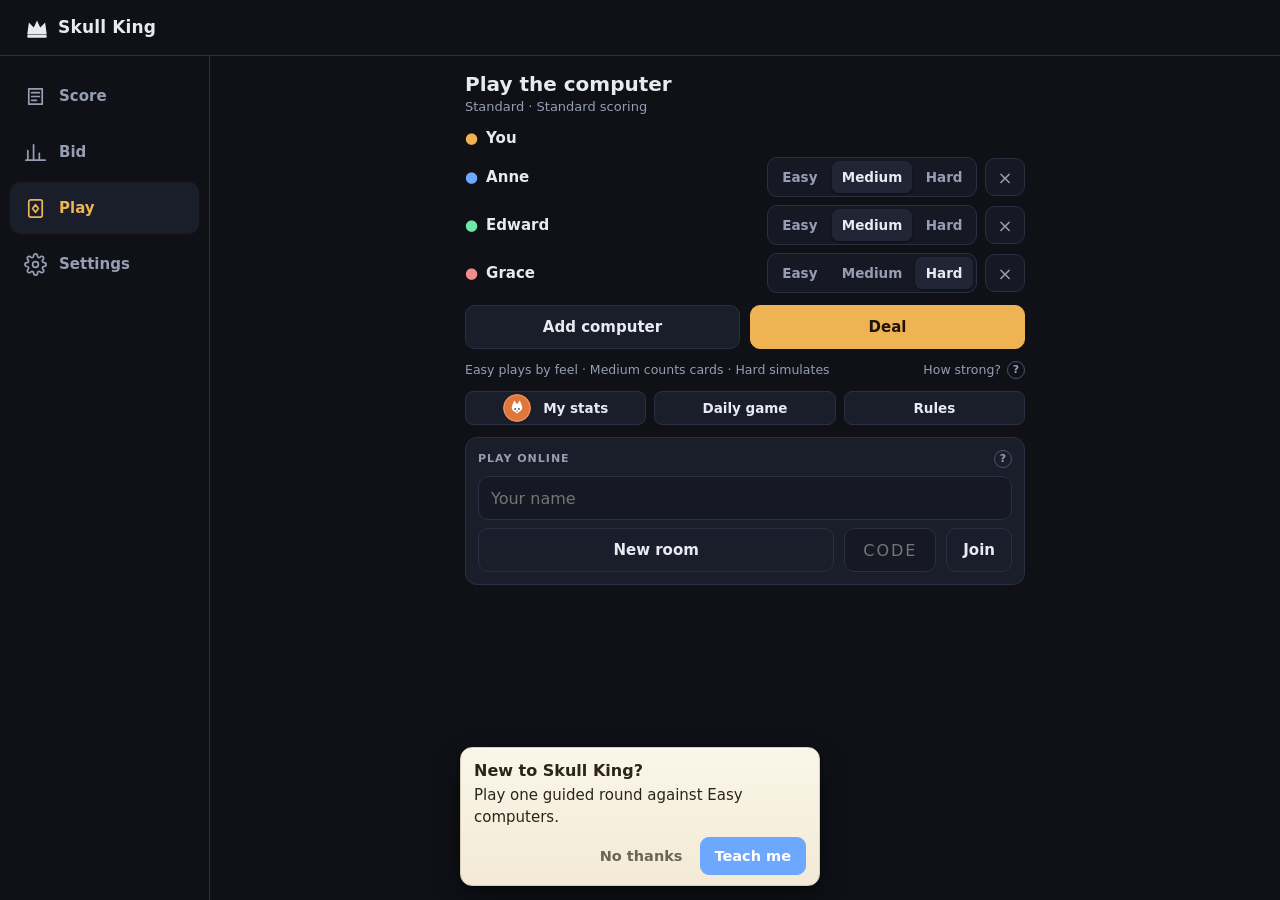
==== index.html @ cc28136f "Richer number-card art: suit-coloured cards with a large central emblem Yellow chest, purple map, gr" ====
<!DOCTYPE html>
<html lang="en">
<head>
<meta charset="utf-8">
<meta name="viewport" content="width=device-width, initial-scale=1, viewport-fit=cover">
<meta name="theme-color" content="#0f1117">
<link rel="manifest" href="manifest.webmanifest">
<meta name="mobile-web-app-capable" content="yes">
<meta name="apple-mobile-web-app-capable" content="yes">
<meta name="apple-mobile-web-app-title" content="Skull King">
<meta name="apple-mobile-web-app-status-bar-style" content="black-translucent">
<title>Skull King</title>
<meta name="description" content="Skull King scorekeeper, bid advisor and a full game against computer pirates.">
<link rel="icon" href="icon.svg" type="image/svg+xml">
<link rel="apple-touch-icon" href="apple-touch-icon.png">
<link rel="stylesheet" href="css/table.css?v=11">
<link rel="stylesheet" href="css/app.css?v=11">
<link rel="stylesheet" href="css/coach.css?v=11">
<link rel="stylesheet" href="css/profile.css?v=11">
</head>
<body>
<div class="app" id="app">
  <header class="top">
    <div class="brand"><span class="brand-mark" id="brandMark"></span><span>Skull King</span></div>
    <div class="top-actions" id="topActions"></div>
  </header>

  <nav class="tabs" id="tabs" aria-label="Sections">
    <button data-tab="score" aria-label="Score"><svg viewBox="0 0 24 24"><path d="M5 4h14v16H5z M8 8h8 M8 12h8 M8 16h5"/></svg><span>Score</span></button>
    <button data-tab="bid" aria-label="Bid advisor"><svg viewBox="0 0 24 24"><path d="M4 20V10 M10 20V4 M16 20v-7 M22 20H2"/></svg><span>Bid</span></button>
    <button data-tab="play" aria-label="Play"><svg viewBox="0 0 24 24"><path d="M7 3h10a2 2 0 0 1 2 2v14a2 2 0 0 1-2 2H7a2 2 0 0 1-2-2V5a2 2 0 0 1 2-2z M12 8l3 4-3 4-3-4z"/></svg><span>Play</span></button>
    <button data-tab="settings" aria-label="Settings"><svg viewBox="0 0 24 24"><path d="M12 15a3 3 0 1 0 0-6 3 3 0 0 0 0 6z M19.4 15a1.7 1.7 0 0 0 .3 1.8l.1.1a2 2 0 1 1-2.8 2.8l-.1-.1a1.7 1.7 0 0 0-1.8-.3 1.7 1.7 0 0 0-1 1.5V21a2 2 0 1 1-4 0v-.1a1.7 1.7 0 0 0-1.1-1.5 1.7 1.7 0 0 0-1.8.3l-.1.1a2 2 0 1 1-2.8-2.8l.1-.1a1.7 1.7 0 0 0 .3-1.8 1.7 1.7 0 0 0-1.5-1H3a2 2 0 1 1 0-4h.1a1.7 1.7 0 0 0 1.5-1.1 1.7 1.7 0 0 0-.3-1.8l-.1-.1a2 2 0 1 1 2.8-2.8l.1.1a1.7 1.7 0 0 0 1.8.3H9a1.7 1.7 0 0 0 1-1.5V3a2 2 0 1 1 4 0v.1a1.7 1.7 0 0 0 1 1.5 1.7 1.7 0 0 0 1.8-.3l.1-.1a2 2 0 1 1 2.8 2.8l-.1.1a1.7 1.7 0 0 0-.3 1.8V9a1.7 1.7 0 0 0 1.5 1H21a2 2 0 1 1 0 4h-.1a1.7 1.7 0 0 0-1.5 1z"/></svg><span>Settings</span></button>
  </nav>

  <main id="main">
    <section class="view" id="v-score"></section>
    <section class="view" id="v-bid"></section>
    <section class="view" id="v-play"></section>
    <section class="view" id="v-settings"></section>
  </main>
</div>

<div class="sheet-back" id="sheetBack" hidden><div class="sheet" id="sheet" role="dialog" aria-modal="true"></div></div>
<div class="pop" id="pop" hidden></div>
<div class="toast" id="toast" hidden></div>

<script src="js/engine.js?v=11"></script>
<script src="js/ai.js?v=11"></script>
<script src="js/art.js?v=11"></script>
<script src="js/skgame.js?v=11"></script>
<script src="js/fx.js?v=11"></script>
<script src="js/sfx.js?v=11"></script>
<script src="js/table.js?v=11"></script>
<script src="js/coach.js?v=11"></script>
<script src="js/skcoach.js?v=11"></script>
<script src="js/profile.js?v=11"></script>
<script src="js/skprofile.js?v=11"></script>
<script src="js/pwa.js?v=11" data-version="11"></script>
<script src="js/app.js?v=11"></script>
</body>
</html>
---- css/table.css ----
/* table.css: "real table" look for Tim's board games (game-table 1.0.0). Copy unchanged into css/table.css.
   Every colour is a CSS variable, so a game can keep its own palette. Original art only (CSS gradients + tiny SVG noise). */

:root {
  --card-w: 60px; --back: #a8262f; --ink: rgba(255, 255, 255, .3);
  --chip: #c62f2f; --spot: #f4efe3; --chip-size: 34px; --metal: #e7b93e; --metal-d: #9a6d12; --coin-size: 28px;
  --gem: #2c8f5a; --gem-size: 32px; --die: #f6f2e8; --pip: #1d1d1d; --die-size: 26px;
  --dial: #2a4f86; --deg: 0deg; --dial-size: 84px; --tok: #d8b46a; --tok-ink: #3b2a12; --tok-size: 30px;
}

/* ---------- surfaces ---------- */
.tbl-surface {
  --tbl-base: #1f6b43;
  --tbl-light: rgba(255, 244, 214, .16);
  --tbl-vig: rgba(0, 0, 0, .5);
  --tbl-tex: url("data:image/svg+xml,%3Csvg xmlns='http://www.w3.org/2000/svg' width='140' height='140'%3E%3Cfilter id='n'%3E%3CfeTurbulence type='fractalNoise' baseFrequency='.85' numOctaves='2' stitchTiles='stitch'/%3E%3CfeColorMatrix values='0 0 0 0 0 0 0 0 0 0 0 0 0 0 0 0 0 0 .55 -.1'/%3E%3C/filter%3E%3Crect width='100%25' height='100%25' filter='url(%23n)'/%3E%3C/svg%3E");
  --tbl-tex-size: 140px 140px;
  position: relative; isolation: isolate; color: #f3efe4;
  background-color: var(--tbl-base);
  background-image:
    radial-gradient(ellipse 120% 95% at 50% 42%, transparent 52%, var(--tbl-vig) 100%),
    radial-gradient(ellipse 70% 55% at 50% 38%, var(--tbl-light), transparent 75%),
    var(--tbl-tex);
  background-size: 100% 100%, 100% 100%, var(--tbl-tex-size);
}
.tbl-felt-green { --tbl-base: #1f6b43; }
.tbl-felt-blue { --tbl-base: #1d4f7a; }
.tbl-wood-dark, .tbl-wood-light {
  --tbl-base: #5a3820;
  --tbl-tex: url("data:image/svg+xml,%3Csvg xmlns='http://www.w3.org/2000/svg' width='400' height='200'%3E%3Cfilter id='w'%3E%3CfeTurbulence type='fractalNoise' baseFrequency='.004 .2' numOctaves='3' seed='7' stitchTiles='stitch'/%3E%3CfeColorMatrix values='0 0 0 0 0 0 0 0 0 0 0 0 0 0 0 0 0 0 0.8 -.3'/%3E%3C/filter%3E%3Crect width='100%25' height='100%25' filter='url(%23w)'/%3E%3C/svg%3E");
  --tbl-tex-size: 100% 200px;
  --tbl-light: rgba(255, 226, 170, .2);
}
.tbl-wood-light { --tbl-base: #c39462; --tbl-vig: rgba(40, 20, 0, .42); color: #2b1d10; }
.tbl-cloth {
  --tbl-base: #ddd3c0; --tbl-vig: rgba(40, 30, 10, .4); --tbl-light: rgba(255, 255, 255, .25); color: #2d261b;
  --tbl-tex: url("data:image/svg+xml,%3Csvg xmlns='http://www.w3.org/2000/svg' width='6' height='6'%3E%3Cpath d='M0 .5h6M.5 0v6' stroke='%23000' stroke-opacity='.045'/%3E%3Cpath d='M0 3.5h6M3.5 0v6' stroke='%23fff' stroke-opacity='.06'/%3E%3C/svg%3E");
  --tbl-tex-size: 6px 6px;
}

/* ---------- cards ---------- */
.tbl-card, .tbl-face {
  box-sizing: border-box; position: relative; flex: none;
  width: var(--card-w); aspect-ratio: var(--ratio, 63 / 88);
  border-radius: calc(var(--card-w) * .075);
  background: var(--card-paper, #fbf9f3); color: #1b1b1b;
  border: 1px solid var(--card-edge, rgba(0, 0, 0, .3));
  box-shadow: 0 1px 1px rgba(0, 0, 0, .28), 0 2px 6px rgba(0, 0, 0, .22);
  transition: box-shadow .2s ease, transform .2s ease;
}
.tbl-card::after, .tbl-face::after {
  content: ""; position: absolute; inset: 0; border-radius: inherit; pointer-events: none;
  background: linear-gradient(135deg, rgba(255, 255, 255, .32), transparent 38%, transparent 70%, rgba(0, 0, 0, .06));
}
.tbl-face { width: 100%; height: 100%; aspect-ratio: auto; position: absolute; inset: 0; }
.tbl-card.is-up, .tbl-card.is-lifted { box-shadow: 0 2px 3px rgba(0, 0, 0, .25), 0 12px 22px rgba(0, 0, 0, .38); }
.tbl-poker { --ratio: 63 / 88; } .tbl-bridge { --ratio: 57 / 89; } .tbl-mini { --ratio: 44 / 67; }
.tbl-square { --ratio: 1 / 1; } .tbl-tarot { --ratio: 70 / 120; }
.tbl-dark-edge { --card-edge: #111; }

/* flip: <div class="tbl-card tbl-flip [is-down]"><div class="tbl-inner"><div class="tbl-face">front</div><div class="tbl-face tbl-back"></div></div></div> */
.tbl-flip { background: none; border: 0; box-shadow: none; perspective: 700px; }
.tbl-flip::after { display: none; }
.tbl-inner { position: absolute; inset: 0; transform-style: preserve-3d; transition: transform .45s cubic-bezier(.3, .7, .3, 1); }
.tbl-flip.is-down .tbl-inner { transform: rotateY(180deg); }
.tbl-inner > .tbl-face { -webkit-backface-visibility: hidden; backface-visibility: hidden; }
.tbl-inner > .tbl-back { transform: rotateY(180deg); }
/* don't trust backface-visibility alone (some WebKit builds ignore it): swap faces at the 90° midpoint */
.tbl-inner > .tbl-face { transition: visibility 0s linear .225s; }
.tbl-flip:not(.is-down) .tbl-inner > .tbl-back, .tbl-flip.is-down .tbl-inner > .tbl-face:not(.tbl-back) { visibility: hidden; }
.tbl-instant, .tbl-instant * { transition: none !important; }

/* backs: .tbl-back + .tbl-lattice | .tbl-diamonds | .tbl-sunburst ; colour with --back */
.tbl-back {
  --frame: calc(var(--card-w) * .07);
  background-color: var(--back); border-color: rgba(0, 0, 0, .3); background-clip: padding-box;
  box-shadow: inset 0 0 0 var(--frame) var(--back-frame, #f7f4ec), inset 0 0 0 calc(var(--frame) + 1px) rgba(0, 0, 0, .25),
    var(--tbl-stack, 0 1px 1px rgba(0, 0, 0, .28), 0 2px 6px rgba(0, 0, 0, .22));
}
.tbl-face.tbl-back { --frame: 4px; }
.tbl-lattice { background-image: repeating-linear-gradient(45deg, var(--ink) 0 1px, transparent 1px 6px), repeating-linear-gradient(-45deg, var(--ink) 0 1px, transparent 1px 6px); }
.tbl-diamonds { background-image: repeating-conic-gradient(from 45deg, var(--ink) 0 25%, transparent 0 50%); background-size: 9px 9px; background-position: center; }
.tbl-sunburst { background-image: radial-gradient(circle at 50% 50%, var(--back) 0 13%, var(--ink) 13% 15%, transparent 15%), repeating-conic-gradient(from 0deg at 50% 50%, var(--ink) 0 5deg, transparent 5deg 12deg); }
.tbl-blue { --back: #1f4e8c; } .tbl-black { --back: #222; } .tbl-green { --back: #1d6a46; }

/* standard playing-card face (TABLE.pc) */
.tbl-pc { font-family: Georgia, "Times New Roman", serif; font-weight: 700; color: #1a1a1a; overflow: hidden; }
.tbl-pc.red { color: #c3192b; }
.tbl-idx { position: absolute; left: 6%; top: 3.5%; text-align: center; line-height: .95; font-size: calc(var(--card-w) * .21); letter-spacing: -.04em; }
.tbl-idx i { display: block; font-style: normal; font-size: .82em; }
.tbl-idx.b { left: auto; top: auto; right: 6%; bottom: 3.5%; transform: rotate(180deg); }
.tbl-pip { position: absolute; inset: 0; display: grid; place-items: center; font-size: calc(var(--card-w) * .48); line-height: 1; }
.tbl-pips { position: absolute; inset: 0; }
.tbl-pips b { position: absolute; transform: translate(-50%, -50%); font-size: calc(var(--card-w) * .2); line-height: 1; font-weight: 400; }
.tbl-pips b.r { transform: translate(-50%, -50%) rotate(180deg); }
.tbl-court {
  inset: 16% 19%; display: flex; flex-direction: column; border: 1px solid currentColor; border-radius: 2px; overflow: hidden;
  box-shadow: inset 0 0 0 2px #e9c45a, inset 0 0 0 3px #2c4f9e;
  background: linear-gradient(to bottom right, transparent calc(50% - .5px), currentColor 50%, transparent calc(50% + .5px)),
    linear-gradient(#f6e7b8, #f3d38a 48%, #e9e1cc 50%, #f3d38a 52%, #f6e7b8);
}
.tbl-court em { flex: 1; display: grid; place-items: center; font-style: normal; font-size: calc(var(--card-w) * .2); letter-spacing: -.05em; }
.tbl-court em + em { transform: rotate(180deg); }
.tbl-tilt { transform: perspective(1200px) rotateX(16deg); transform-origin: 50% 100%; }

/* ---------- decks + piles ---------- */
.tbl-deck { position: relative; display: inline-block; flex: none; }
.tbl-deck > .tbl-back { position: relative; transform: translateY(var(--tbl-rise, 0)); }
.tbl-deck.is-empty, .tbl-spot {
  width: var(--card-w, 60px); aspect-ratio: var(--ratio, 63 / 88); box-sizing: border-box;
  border: 2px dashed rgba(255, 255, 255, .35); border-radius: calc(var(--card-w, 60px) * .075); background: rgba(0, 0, 0, .08);
}
.tbl-wood-light .tbl-deck.is-empty, .tbl-cloth .tbl-deck.is-empty, .tbl-wood-light .tbl-spot, .tbl-cloth .tbl-spot { border-color: rgba(0, 0, 0, .3); }
.tbl-badge {
  position: absolute; right: -6px; bottom: -6px; z-index: 2; min-width: 20px; padding: 1px 6px; box-sizing: border-box;
  border-radius: 10px; background: #1b1b1f; color: #fff; font: 700 11px/16px system-ui, sans-serif; text-align: center;
  box-shadow: 0 1px 3px rgba(0, 0, 0, .5);
}
.tbl-pile { position: relative; display: inline-block; flex: none; width: var(--card-w, 60px); aspect-ratio: var(--ratio, 63 / 88); }
.tbl-pile > .tbl-card { position: absolute; left: 0; top: 0; transform: translate(var(--x, 0), var(--y, 0)) rotate(var(--r, 0deg)); }

/* ---------- hands ---------- */
.tbl-fan { position: relative; width: 100%; touch-action: manipulation; }
.tbl-fan > .tbl-card, .tbl-fan > .tbl-deal-in {
  position: absolute; left: 0; bottom: 0; transform-origin: 50% 100%; cursor: pointer;
  transform: translate(var(--x, 0), calc(var(--y, 0px) - var(--up, 0px))) rotate(var(--r, 0deg));
}
.tbl-fan > .is-up { --up: var(--lift, 18px); }
.tbl-fan.is-back > .tbl-card { cursor: default; }
.tbl-fan.is-across { transform: rotate(180deg); }

/* ---------- seats ---------- */
.tbl-seats { display: flex; gap: 6px; justify-content: space-around; align-items: flex-start; padding: 6px 4px; }
.tbl-seat { display: flex; flex-direction: column; align-items: center; gap: 4px; min-width: 0; flex: 1 1 0; }
.tbl-plate {
  max-width: 100%; padding: 2px 8px; border-radius: 4px; overflow: hidden; text-overflow: ellipsis; white-space: nowrap;
  font: 700 12px/18px system-ui, sans-serif; color: #f6efdc; letter-spacing: .02em;
  background: linear-gradient(#3b2a1a, #24180d); border: 1px solid #7a5a2e; box-shadow: inset 0 1px 0 rgba(255, 220, 150, .25), 0 2px 4px rgba(0, 0, 0, .4);
}
.tbl-seat.is-turn .tbl-plate { border-color: #f0c35a; box-shadow: 0 0 0 2px rgba(240, 195, 90, .45), 0 2px 4px rgba(0, 0, 0, .4); }
.tbl-seat-area { display: flex; flex-wrap: wrap; gap: 4px; justify-content: center; align-items: center; min-height: 8px; }
@media (min-width: 700px) {
  .tbl-seats.tbl-oval { position: absolute; inset: 0; display: block; padding: 0; pointer-events: none; }
  .tbl-oval > .tbl-seat { position: absolute; left: var(--sx); top: var(--sy); transform: translate(-50%, -50%); pointer-events: auto; max-width: 22%; }
}

/* ---------- objects ---------- */
.tbl-chip {
  display: inline-block; flex: none; width: var(--chip-size); height: var(--chip-size); border-radius: 50%; position: relative;
  background: radial-gradient(closest-side, var(--chip) 0 60%, var(--spot) 61% 65%, transparent 66%),
    repeating-conic-gradient(from 10deg, var(--chip) 0 30deg, var(--spot) 30deg 45deg);
  box-shadow: inset 0 -2px 3px rgba(0, 0, 0, .35), inset 0 2px 2px rgba(255, 255, 255, .35), 0 2px 3px rgba(0, 0, 0, .45);
}
.tbl-chip.v1 { --chip: #ece8de; --spot: #2a5db0; } .tbl-chip.v5 { --chip: #c62f2f; } .tbl-chip.v10 { --chip: #2a5db0; }
.tbl-chip.v25 { --chip: #23854d; } .tbl-chip.v100 { --chip: #1d1d1f; } .tbl-chip.v500 { --chip: #6b3aa0; } .tbl-chip.v1000 { --chip: #e0a526; --spot: #3a2a10; }
.tbl-stacks { display: inline-flex; gap: 3px; align-items: flex-end; }
.tbl-stack { position: relative; width: var(--chip-size); flex: none; height: calc(var(--chip-size) * .42 + var(--n, 1) * 4px); }
.tbl-stack > .tbl-chip { position: absolute; left: 0; bottom: calc(var(--i) * 4px); height: calc(var(--chip-size) * .42); z-index: 1; }
.tbl-stack > .tbl-chip::before {
  content: ""; position: absolute; left: 0; right: 0; top: 50%; height: calc(50% + 4px); z-index: -1; border-radius: 0 0 50% 50% / 0 0 100% 100%;
  background: linear-gradient(rgba(0, 0, 0, .25), rgba(0, 0, 0, .25)), repeating-linear-gradient(90deg, var(--chip) 0 16%, var(--spot) 16% 23%);
  box-shadow: inset 0 -1px 0 rgba(0, 0, 0, .45);
}
.tbl-stack > .tbl-chip:not(:last-child) { background: var(--chip); box-shadow: none; }
.tbl-stack > .tbl-chip:last-child { box-shadow: inset 0 1px 1px rgba(255, 255, 255, .3); }
.tbl-stack::after { content: ""; position: absolute; left: 4%; right: -6%; bottom: -3px; height: 8px; border-radius: 50%; background: rgba(0, 0, 0, .35); filter: blur(2px); z-index: 0; }

.tbl-coin {
  display: inline-grid; place-items: center; flex: none; width: var(--coin-size); height: var(--coin-size); border-radius: 50%;
  font: 800 calc(var(--coin-size) * .38)/1 Georgia, serif; color: var(--metal-d);
  background: radial-gradient(circle at 35% 30%, rgba(255, 255, 255, .7), transparent 32%), radial-gradient(closest-side, var(--metal) 0 74%, var(--metal-d) 76% 80%, var(--metal) 82%);
  box-shadow: inset 0 -2px 2px rgba(0, 0, 0, .3), inset 0 1px 1px rgba(255, 255, 255, .7), 0 1px 1px rgba(0, 0, 0, .5), 0 3px 5px rgba(0, 0, 0, .3);
}
.tbl-coin.silver { --metal: #d5d8dd; --metal-d: #7b818a; } .tbl-coin.copper { --metal: #d0864f; --metal-d: #7f4320; }
.tbl-gem {
  display: inline-block; flex: none; position: relative; width: var(--gem-size); height: var(--gem-size); border-radius: 50%;
  background: radial-gradient(closest-side, #f2eee4 0 82%, #bdb6a5 84%);
  box-shadow: inset 0 -2px 3px rgba(0, 0, 0, .3), 0 2px 3px rgba(0, 0, 0, .45);
}
.tbl-gem::after {
  content: ""; position: absolute; inset: 20%; clip-path: polygon(50% 0, 93% 25%, 93% 75%, 50% 100%, 7% 75%, 7% 25%);
  background: linear-gradient(150deg, rgba(255, 255, 255, .7) 0 18%, transparent 19%), conic-gradient(from 30deg, var(--gem), rgba(0, 0, 0, .35) 60deg, var(--gem) 120deg, rgba(255, 255, 255, .35) 180deg, var(--gem) 240deg, rgba(0, 0, 0, .25) 300deg, var(--gem)), var(--gem);
}
.tbl-cube {
  display: inline-block; flex: none; width: var(--size, 16px); height: var(--size, 16px); border-radius: 2px; background: var(--piece, #c0392b);
  background-image: linear-gradient(135deg, rgba(255, 255, 255, .28), transparent 60%);
  box-shadow: inset -2px -2px 0 rgba(0, 0, 0, .28), inset 1px 1px 0 rgba(255, 255, 255, .3), 2px 3px 3px rgba(0, 0, 0, .4);
}
.tbl-meeple, .tbl-pawn {
  display: inline-block; flex: none; position: relative; width: var(--size, 26px); height: var(--size, 26px); filter: drop-shadow(1px 3px 2px rgba(0, 0, 0, .45));
}
.tbl-meeple::before, .tbl-pawn::before {
  content: ""; position: absolute; inset: 0; background: linear-gradient(120deg, rgba(255, 255, 255, .35), transparent 45%, rgba(0, 0, 0, .25)), var(--piece, #2f6fd1);
  -webkit-mask: var(--shape) center / contain no-repeat; mask: var(--shape) center / contain no-repeat;
}
.tbl-meeple { --shape: url("data:image/svg+xml,%3Csvg xmlns='http://www.w3.org/2000/svg' viewBox='0 0 100 100'%3E%3Cpath d='M50 6c10 0 16 7 16 16 0 5-2 9-5 12 12 2 27 6 33 12 5 5 1 11-6 12l-16 2 12 32c2 5-1 8-6 8H63L50 74 37 100H22c-5 0-8-3-6-8l12-32-16-2c-7-1-11-7-6-12 6-6 21-10 33-12-3-3-5-7-5-12 0-9 6-16 16-16z'/%3E%3C/svg%3E"); }
.tbl-pawn { --shape: url("data:image/svg+xml,%3Csvg xmlns='http://www.w3.org/2000/svg' viewBox='0 0 100 100'%3E%3Cpath d='M50 4a15 15 0 0 1 9 27c6 3 9 7 9 11H58c1 15 6 30 16 40 6 2 8 6 8 10v4H18v-4c0-4 2-8 8-10 10-10 15-25 16-40H32c0-4 3-8 9-11A15 15 0 0 1 50 4z'/%3E%3C/svg%3E"); }
.tbl-die {
  display: inline-grid; flex: none; grid-template: repeat(3, 1fr) / repeat(3, 1fr); padding: calc(var(--die-size) * .14); box-sizing: border-box;
  width: var(--die-size); height: var(--die-size); border-radius: 20%;
  background: radial-gradient(circle at 30% 25%, rgba(255, 255, 255, .9), transparent 45%), var(--die);
  box-shadow: inset -2px -3px 3px rgba(0, 0, 0, .22), inset 2px 2px 2px rgba(255, 255, 255, .8), 2px 4px 5px rgba(0, 0, 0, .45);
}
.tbl-die > i { width: 76%; aspect-ratio: 1; place-self: center; border-radius: 50%; background: var(--pip); box-shadow: inset 0 1px 1px rgba(0, 0, 0, .6), 0 1px 0 rgba(255, 255, 255, .5); }
.tbl-die.red { --die: #c8262f; --pip: #fff; } .tbl-die.black { --die: #222; --pip: #fff; }
.tbl-dial {
  display: inline-block; flex: none; position: relative; width: var(--dial-size); height: var(--dial-size); border-radius: 50%;
  background: repeating-conic-gradient(rgba(255, 255, 255, .5) 0 1.5deg, transparent 1.5deg 15deg), radial-gradient(closest-side, #e9e4d6 0 70%, var(--dial) 72%);
  box-shadow: inset 0 -3px 4px rgba(0, 0, 0, .35), 0 3px 6px rgba(0, 0, 0, .45);
}
.tbl-dial::after {
  content: ""; position: absolute; left: calc(50% - 3px); top: 12%; width: 6px; height: 38%; border-radius: 3px; background: #b3262e;
  transform-origin: 50% 100%; transform: rotate(var(--deg)); box-shadow: 0 0 0 4px rgba(0, 0, 0, 0), 1px 2px 2px rgba(0, 0, 0, .4);
}
.tbl-token {
  display: inline-grid; place-items: center; flex: none; width: var(--tok-size); height: var(--tok-size); border-radius: 50%;
  font: 800 calc(var(--tok-size) * .4)/1 system-ui, sans-serif; color: var(--tok-ink);
  background: radial-gradient(closest-side, var(--tok) 0 76%, var(--tok-ink) 78% 81%, var(--tok) 83%);
  box-shadow: 0 2px 0 rgba(0, 0, 0, .3), 0 3px 0 #5d4a2a, 0 4px 5px rgba(0, 0, 0, .4);
}
.tbl-marker {
  display: inline-block; flex: none; width: var(--size, 18px); height: var(--size, 18px); border-radius: 50%;
  background: radial-gradient(circle at 35% 30%, rgba(255, 255, 255, .45), transparent 50%), var(--piece, #e2c044);
  box-shadow: inset 0 -1px 2px rgba(0, 0, 0, .3), 0 3px 0 rgba(0, 0, 0, .35), 1px 4px 4px rgba(0, 0, 0, .35);
}

@media (prefers-reduced-motion: reduce) {
  .tbl-card, .tbl-face, .tbl-inner, .tbl-fan > * { transition: none !important; }
}
---- css/app.css ----
/* Skull King. Palette from the Board & Card Games hub. */
:root {
  --bg: #0f1117; --bg-soft: #161923; --card: #1a1e2b; --card-hover: #212636; --line: #2a3042;
  --text: #e8eaf0; --muted: #969db4; --accent: #6ea8fe; --gold: #f0b354;
  --good: #6ee7a8; --bad: #f08c8c; --sea: #10283a; --sea2: #0c1d2b;
  --radius: 12px; --tabh: 58px; --toph: 48px;
  --cw: 52px; --ch: 73px; /* card size in hand */
}
* { box-sizing: border-box; }
html, body { height: 100%; margin: 0; }
body {
  background: var(--bg); color: var(--text);
  font: 15px/1.4 system-ui, -apple-system, "Segoe UI", Roboto, sans-serif;
  -webkit-font-smoothing: antialiased; -webkit-tap-highlight-color: transparent;
  overflow: hidden; overscroll-behavior: none; touch-action: manipulation;
}
button { font: inherit; color: inherit; }
input, select { font: inherit; font-size: 16px; color: var(--text); }
svg { display: block; }

/* ------------------------------------------------------------------ shell */
.app {
  height: 100dvh; display: grid;
  grid-template-rows: calc(var(--toph) + env(safe-area-inset-top)) 1fr calc(var(--tabh) + env(safe-area-inset-bottom));
  grid-template-areas: "top" "main" "tabs";
}
.top {
  grid-area: top; display: flex; align-items: center; justify-content: space-between;
  padding: env(safe-area-inset-top) 16px 0; border-bottom: 1px solid var(--line); background: var(--bg);
}
.brand { display: flex; align-items: center; gap: 8px; font-weight: 800; letter-spacing: .01em; font-size: 17px; }
.brand-mark { width: 26px; height: 26px; display: inline-block; }
.brand-mark svg { width: 26px; height: 26px; border-radius: 6px; }
.top-actions { display: flex; gap: 8px; align-items: center; }
main { grid-area: main; position: relative; overflow: hidden; min-height: 0; }
.view { position: absolute; inset: 0; display: none; flex-direction: column; overflow: hidden; padding: 10px 16px 10px; }
.view.on { display: flex; }
.tabs {
  grid-area: tabs; display: grid; grid-template-columns: repeat(4, 1fr);
  border-top: 1px solid var(--line); background: #12151d; padding-bottom: env(safe-area-inset-bottom);
}
.tabs button {
  background: none; border: 0; display: flex; flex-direction: column; align-items: center; justify-content: center;
  gap: 3px; color: var(--muted); font-size: 11.5px; font-weight: 600; cursor: pointer; transition: color .15s;
}
.tabs button svg { width: 23px; height: 23px; fill: none; stroke: currentColor; stroke-width: 1.8; stroke-linecap: round; stroke-linejoin: round; }
.tabs button.on { color: var(--gold); }
.tabs button:active { transform: scale(.96); }

@media (min-width: 900px) {
  :root { --cw: 64px; --ch: 90px; }
  .app { grid-template-columns: 210px 1fr; grid-template-rows: 56px 1fr; grid-template-areas: "top top" "tabs main"; }
  .top { padding: 0 24px; align-items: center; }
  .tabs { grid-template-columns: none; grid-auto-rows: 52px; align-content: start; border-top: 0; border-right: 1px solid var(--line); padding: 14px 10px; gap: 4px; background: var(--bg); }
  .tabs button { flex-direction: row; justify-content: flex-start; gap: 12px; padding: 0 14px; border-radius: 10px; font-size: 15px; }
  .tabs button.on { background: var(--card); }
  .tabs button:hover { color: var(--text); }
  .view { padding: 18px 28px; }
}

/* ---------------------------------------------------------------- controls */
.btn {
  display: inline-flex; align-items: center; justify-content: center; gap: 6px;
  background: var(--card); border: 1px solid var(--line); color: var(--text);
  border-radius: 10px; padding: 0 16px; height: 44px; cursor: pointer; font-weight: 650;
  transition: background .12s, border-color .12s, transform .06s; white-space: nowrap;
}
.btn:active:not(:disabled) { transform: scale(.97); }
.btn:disabled { opacity: .4; cursor: default; }
.btn.primary { background: var(--gold); border-color: var(--gold); color: #1d1405; }
.btn.blue { background: var(--accent); border-color: var(--accent); color: #0d1424; }
.btn.ghost { background: transparent; }
.btn.sm { height: 34px; padding: 0 12px; font-size: 13.5px; border-radius: 8px; }
.btn.wide { width: 100%; }
@media (hover: hover) { .btn:hover:not(:disabled) { border-color: #3a4258; } .btn.primary:hover:not(:disabled) { background: #f5c06c; } }

.seg { display: flex; background: var(--bg-soft); border: 1px solid var(--line); border-radius: 10px; padding: 3px; gap: 3px; }
.seg button { flex: 1; border: 0; background: none; border-radius: 7px; height: 32px; padding: 0 10px; font-size: 13.5px; font-weight: 650; color: var(--muted); cursor: pointer; white-space: nowrap; }
.seg button.on { background: var(--card-hover); color: var(--text); box-shadow: 0 1px 3px rgba(0,0,0,.4); }
.seg .note { display: block; font-size: 10.5px; font-weight: 500; color: var(--muted); line-height: 1.1; }

.step { display: inline-flex; align-items: center; background: var(--bg-soft); border: 1px solid var(--line); border-radius: 10px; height: 40px; }
.step button { width: 38px; height: 38px; border: 0; background: none; font-size: 21px; font-weight: 600; cursor: pointer; color: var(--text); border-radius: 9px; }
.step button:active { background: var(--card-hover); }
.step button:disabled { opacity: .25; }
.step .val { min-width: 28px; text-align: center; font-weight: 800; font-size: 18px; font-variant-numeric: tabular-nums; }
.step.sm { height: 40px; } .step.sm button { width: 34px; height: 38px; font-size: 19px; } .step.sm .val { min-width: 22px; font-size: 16.5px; }

.switch { position: relative; width: 50px; height: 30px; flex: none; }
.switch input { opacity: 0; width: 100%; height: 100%; margin: 0; position: absolute; cursor: pointer; z-index: 1; }
.switch span { position: absolute; inset: 0; background: #39405a; border-radius: 15px; transition: background .15s; }
.switch span::after { content: ""; position: absolute; left: 3px; top: 3px; width: 24px; height: 24px; border-radius: 50%; background: #fff; transition: transform .18s; box-shadow: 0 1px 3px rgba(0,0,0,.4); }
.switch input:checked + span { background: var(--good); }
.switch input:checked + span::after { transform: translateX(20px); }

.q { display: inline-flex; align-items: center; justify-content: center; width: 18px; height: 18px; border-radius: 50%; border: 1px solid #4a5270; color: var(--muted); font-size: 11px; font-weight: 800; cursor: pointer; background: none; padding: 0; flex: none; vertical-align: middle; }
.q:active { background: var(--card-hover); }
.muted { color: var(--muted); }
.lbl { font-size: 11px; letter-spacing: .09em; text-transform: uppercase; color: var(--muted); font-weight: 750; }
.num { font-variant-numeric: tabular-nums; }
.pos { color: var(--good); } .neg { color: var(--bad); }
.row { display: flex; align-items: center; gap: 10px; }
.grow { flex: 1; min-width: 0; }
.scroll { overflow-y: auto; -webkit-overflow-scrolling: touch; min-height: 0; scrollbar-width: thin; scrollbar-color: #2f3650 transparent; }
.panel { background: var(--card); border: 1px solid var(--line); border-radius: var(--radius); padding: 14px; }
.empty { color: var(--muted); text-align: center; padding: 18px 8px; font-size: 14px; }
input[type=text] { background: var(--bg-soft); border: 1px solid var(--line); border-radius: 10px; height: 44px; padding: 0 12px; width: 100%; }
input[type=text]:focus { outline: 2px solid var(--accent); outline-offset: -1px; }
select { -webkit-appearance: none; appearance: none; background: var(--bg-soft) url("data:image/svg+xml,%3Csvg xmlns='http://www.w3.org/2000/svg' width='12' height='8'%3E%3Cpath d='M1 1l5 5 5-5' fill='none' stroke='%23969db4' stroke-width='2' stroke-linecap='round'/%3E%3C/svg%3E") no-repeat right 12px center; border: 1px solid var(--line); border-radius: 10px; height: 40px; padding: 0 32px 0 12px; color: var(--text); font-size: 15px; font-weight: 600; cursor: pointer; text-overflow: ellipsis; }
select:focus { outline: 2px solid var(--accent); outline-offset: -1px; }

/* ------------------------------------------------------------------ cards */
.cardf { width: var(--cw); height: var(--ch); border-radius: 7px; flex: none; position: relative; user-select: none; -webkit-user-select: none;
  box-shadow: 0 2px 6px rgba(0,0,0,.45); transition: transform .16s ease, box-shadow .16s, opacity .16s; }
.cardf svg { width: 100%; height: 100%; border-radius: 7px; }
.cardf.sm { width: 38px; height: 53px; border-radius: 5px; }
.cardf.xs { width: 30px; height: 42px; border-radius: 4px; }
.cardf.fallback { background: #f4efe2; color: #111; display: flex; align-items: center; justify-content: center; font-weight: 800; font-size: 13px; text-align: center; }
.cardf.dim { opacity: .38; }
.cardf.can { cursor: pointer; }
.cardf.sel { transform: translateY(-10px); box-shadow: 0 0 0 2px var(--gold), 0 10px 18px rgba(0,0,0,.5); }
.cardf.best { box-shadow: 0 0 0 2px var(--good), 0 6px 14px rgba(0,0,0,.5); }
.cardf .badge { position: absolute; left: 50%; bottom: -15px; transform: translateX(-50%); font-size: 10.5px; font-weight: 800; padding: 0 4px; border-radius: 6px; background: #0b0d13; border: 1px solid var(--line); white-space: nowrap; font-variant-numeric: tabular-nums; }
@keyframes dealIn { from { transform: translateY(24px) scale(.9); opacity: 0; } to { transform: none; opacity: 1; } }
@keyframes dropIn { from { transform: translateY(var(--from, 40px)) scale(.85); opacity: 0; } to { transform: none; opacity: 1; } }
.cardf.deal { animation: dealIn .28s ease-out both; }
.cardf.drop { animation: dropIn .26s ease-out both; }
@media (prefers-reduced-motion: reduce) { .cardf.deal, .cardf.drop { animation: none; } }

/* ------------------------------------------------------------------ sheets */
.sheet-back { position: fixed; inset: 0; z-index: 40; background: rgba(4,6,10,.62); display: flex; align-items: flex-end; justify-content: center; }
.sheet-back[hidden] { display: none; }
.sheet { width: 100%; max-height: 86dvh; background: var(--card); border-top-left-radius: 18px; border-top-right-radius: 18px; border: 1px solid var(--line);
  padding: 16px 16px calc(16px + env(safe-area-inset-bottom)); display: flex; flex-direction: column; gap: 12px; animation: up .22s ease-out; }
@keyframes up { from { transform: translateY(40px); opacity: .4; } to { transform: none; opacity: 1; } }
.sheet h3 { margin: 0; font-size: 17px; }
.sheet .acts { display: flex; gap: 10px; justify-content: space-between; }
.sheet .acts .btn { flex: 1; }
@media (min-width: 700px) { .sheet-back { align-items: center; } .sheet { width: 460px; border-radius: 16px; } }
.pop { position: fixed; z-index: 60; max-width: 290px; background: #232838; border: 1px solid #3a4258; border-radius: 10px; padding: 10px 12px; font-size: 13.5px; color: var(--text); box-shadow: 0 8px 24px rgba(0,0,0,.5); }
.pop[hidden] { display: none; }
.toast { position: fixed; left: 50%; bottom: calc(var(--tabh) + 14px + env(safe-area-inset-bottom)); transform: translateX(-50%); z-index: 50; background: #232838; border: 1px solid #3a4258; border-radius: 10px; padding: 9px 14px; font-size: 14px; display: flex; gap: 12px; align-items: center; box-shadow: 0 8px 24px rgba(0,0,0,.5); max-width: calc(100% - 32px); }
.toast[hidden] { display: none; }
.toast button { background: none; border: 0; color: var(--gold); font-weight: 750; cursor: pointer; }
@media (min-width: 900px) { .toast { bottom: 24px; } }

/* ------------------------------------------------------------------ score */
.sc { display: grid; gap: 14px; min-height: 0; flex: 1; grid-template-rows: auto 1fr auto; }
.sc-head { display: flex; align-items: center; gap: 8px; }
.sc-round { flex: 1; display: flex; align-items: center; justify-content: center; gap: 4px; min-width: 0; }
.sc-round .r { font-weight: 800; font-size: 17px; white-space: nowrap; }
.sc-round .c { color: var(--muted); font-size: 13px; white-space: nowrap; }
.navb { width: 36px; height: 36px; border-radius: 9px; border: 1px solid var(--line); background: var(--bg-soft); cursor: pointer; font-size: 18px; font-weight: 700; }
.navb { width: 40px; height: 40px; }
.navb:disabled { opacity: .35; }
.sc-rows { display: flex; flex-direction: column; gap: 6px; }
.sc-row { display: grid; grid-template-columns: minmax(0, 1fr) auto 50px 50px; align-items: center; gap: 8px; background: var(--card); border: 1px solid var(--line); border-radius: 11px; padding: 0 10px; height: 50px; flex: none; }
.sc-row.tr { grid-template-columns: minmax(0, 1fr) auto 46px 46px 50px; }
.sc-name { font-weight: 700; overflow: hidden; text-overflow: ellipsis; white-space: nowrap; }
.sc-name small { display: block; color: var(--muted); font-weight: 600; font-size: 11.5px; }
.sc-pts { text-align: right; font-weight: 800; font-variant-numeric: tabular-nums; font-size: 15px; }
.sc-tot { text-align: right; font-weight: 800; font-variant-numeric: tabular-nums; color: var(--muted); }
.sc-tot.lead { color: var(--gold); }
.bonus-chip { height: 40px; border-radius: 8px; border: 1px dashed #4a5270; background: none; color: var(--muted); font-weight: 750; font-size: 13px; cursor: pointer; padding: 0; }
.bonus-chip.has { border-style: solid; border-color: var(--gold); color: var(--gold); }
.sc-foot { display: flex; align-items: center; gap: 12px; }
.sc-foot .info { flex: 1; font-size: 13.5px; color: var(--muted); min-width: 0; }
.sc-foot .info b { color: var(--text); }
.sc-foot .info b.neg { color: var(--bad); }
.sc-cols { display: grid; gap: 22px; min-height: 0; flex: 1; }
.sc-hdr { display: grid; grid-template-columns: minmax(0, 1fr) auto 50px 50px; gap: 8px; padding: 0 10px; font-size: 10.5px; }
.sc-hdr.tr { grid-template-columns: minmax(0, 1fr) auto 46px 46px 50px; }
.sc-hdr span { text-align: right; } .sc-hdr span:first-child { text-align: left; }
.sc-hdr .c2 { text-align: center; width: 104px; }
@media (min-width: 900px) { .sc-cols { grid-template-columns: minmax(380px, 520px) 1fr; } }
/* very narrow phones (320 px): the name gets its own line so it never shrinks to "…" */
@media (max-width: 360px) {
  .sc-row, .sc-row.tr { grid-template-columns: 104px minmax(0, 1fr) 50px; height: auto; padding: 5px 10px 6px; row-gap: 3px; }
  .sc-row.tr { grid-template-columns: 104px 46px minmax(0, 1fr) 50px; }
  .sc-row .sc-name { grid-column: 1 / -1; }
  .sc-row .sc-name small { display: inline; margin-left: 6px; }
  .sc-hdr, .sc-hdr.tr { grid-template-columns: 104px minmax(0, 1fr) 50px; }
  .sc-hdr.tr { grid-template-columns: 104px 46px minmax(0, 1fr) 50px; }
  .sc-hdr span:first-child { display: none; }
  .sc-hdr .c2 { text-align: center; }
  /* keep the whole sheet inside the screen: Total column and the Bids/Tricks switch were cut off */
  .sc-cols { grid-template-columns: minmax(0, 1fr); }
  .sc-head .seg { width: 124px !important; }
  .sc-round { flex-wrap: wrap; row-gap: 0; }
}
.grid-table { width: 100%; border-collapse: collapse; font-size: 13.5px; font-variant-numeric: tabular-nums; }
.grid-table th, .grid-table td { padding: 6px 6px; text-align: right; border-bottom: 1px solid var(--line); white-space: nowrap; }
.grid-table th:first-child, .grid-table td:first-child { text-align: left; color: var(--muted); }
.grid-table thead th { position: sticky; top: 0; background: var(--bg); font-size: 12px; color: var(--muted); font-weight: 700; max-width: 80px; overflow: hidden; text-overflow: ellipsis; }
.grid-table tfoot td { font-weight: 800; color: var(--text); border-top: 2px solid var(--line); }
.grid-table td.cur { background: rgba(240,179,84,.08); }
.grid-table .bt { color: var(--muted); font-size: 11px; margin-right: 4px; }
.rt-wrap { overflow-x: auto; max-width: 100%; }
/* 6+ players: bid/won sits above the points in each cell so every column fits without scrolling */
.rt-wrap.many .grid-table, .grid-table.stack { font-size: 12px; }
.rt-wrap.many .grid-table th, .rt-wrap.many .grid-table td, .grid-table.stack th, .grid-table.stack td { padding: 3px 2px; }
.rt-wrap.many .grid-table td .bt, .grid-table.stack td .bt { display: block; margin: 0; font-size: 11.5px; line-height: 1.2; }
.grid-table.stack td:first-child .bt { display: none; }
@media (max-width: 360px) { .grid-table.stack { font-size: 11.5px; } .grid-table.stack thead th { font-size: 11px; max-width: 32px; } .grid-table.stack th, .grid-table.stack td { padding: 3px 1px; } }
.setup-list { display: flex; flex-direction: column; gap: 8px; }
.setup-row { display: flex; gap: 8px; align-items: center; }
.setup-row .dot { width: 10px; height: 10px; border-radius: 50%; flex: none; }
.xbtn { width: 40px; height: 44px; border: 1px solid var(--line); background: var(--bg-soft); border-radius: 10px; cursor: pointer; color: var(--muted); font-size: 18px; flex: none; }
.banner { background: linear-gradient(135deg, rgba(240,179,84,.18), rgba(110,168,254,.12)); border: 1px solid var(--gold); border-radius: var(--radius); padding: 14px; text-align: center; }
.banner h2 { margin: 0 0 2px; font-size: 21px; }
.banner p { margin: 0; color: var(--muted); font-size: 13.5px; }
.bonus-list { display: flex; flex-direction: column; gap: 8px; }
.bonus-row { display: flex; align-items: center; gap: 10px; }
.bonus-row .t { flex: 1; font-size: 14px; }
.bonus-row .t small { color: var(--muted); display: block; font-size: 11.5px; }

/* --------------------------------------------------------------- advisor */
.adv { display: grid; gap: 10px; flex: 1; min-height: 0; grid-template-columns: minmax(0, 1fr); grid-template-rows: auto auto auto 1fr; }
.adv-ctl { display: grid; grid-template-columns: repeat(3, 1fr); gap: 6px; }
.adv-ctl .cell { display: flex; flex-direction: column; align-items: center; gap: 3px; }
.adv-ctl .cell .lbl { font-size: 10px; min-height: 18px; display: flex; align-items: center; gap: 4px; }
.adv-hand-row { display: flex; gap: 8px; align-items: center; min-width: 0; min-height: 53px; }
.adv-hand-row .btn { flex: none; }
/* up to 13 cards in one row, more wrap to a second row; cards shrink to fit */
.adv-hand { flex: 1; min-width: 0; display: grid; grid-template-columns: repeat(10, minmax(0, 30px)); gap: 4px; align-content: center; }
.adv-hand.two { grid-template-columns: repeat(13, minmax(0, 30px)); }
.adv-hand .slot, .adv-hand .cardf { width: 100%; height: auto; aspect-ratio: 30 / 42; }
.adv-hand .slot { border-radius: 4px; border: 1px dashed #3a4258; }
.adv-hand .cardf { cursor: pointer; }
.picker { display: flex; flex-direction: column; gap: 6px; }
.pk-grid { display: grid; grid-template-columns: repeat(14, minmax(0, 1fr)); gap: 3px; }
.pk-sp { display: flex; flex-wrap: wrap; gap: 5px; }
.pk-sp .pk { flex: 1 1 auto; padding: 0 8px; }
.pk { height: 36px; border-radius: 5px; border: 1px solid transparent; font-size: 12.5px; font-weight: 800; cursor: pointer; padding: 0; position: relative; font-variant-numeric: tabular-nums; }
.pk.on { outline: 2px solid var(--gold); outline-offset: 1px; }
.pk:disabled { opacity: .3; cursor: default; }
.pk-special { font-size: 12.5px; display: flex; align-items: center; justify-content: center; gap: 4px; background: #2a3042; color: var(--text); white-space: nowrap; }
.pk .cnt { position: absolute; top: -6px; right: -4px; background: var(--gold); color: #1d1405; border-radius: 8px; font-size: 10px; padding: 0 4px; line-height: 14px; }
.chart { display: flex; flex-direction: column; min-height: 0; }
.bars { flex: 1; display: grid; grid-auto-flow: column; grid-auto-columns: 1fr; overflow-x: auto; gap: 4px; align-items: end; min-height: 90px; }
.bar { display: flex; flex-direction: column; align-items: center; justify-content: flex-end; height: 100%; gap: 2px; cursor: default; }
.bar .pct { font-size: 11px; font-weight: 800; font-variant-numeric: tabular-nums; }
.bar .fill { width: 100%; max-width: 40px; border-radius: 5px 5px 2px 2px; background: #33405e; transition: height .3s ease; min-height: 2px; }
.bar.best .fill { background: var(--gold); }
.bar .b { font-size: 13px; font-weight: 800; }
.bar .ev { font-size: 10.5px; font-weight: 750; font-variant-numeric: tabular-nums; }
.verdict { display: flex; align-items: baseline; gap: 8px; flex-wrap: wrap; }
.verdict .big { font-size: 22px; font-weight: 850; color: var(--gold); }
@media (min-width: 900px) {
  .adv { grid-template-columns: minmax(420px, 1fr) minmax(360px, 1fr); grid-template-rows: auto auto auto auto 1fr; column-gap: 28px; align-content: start; }
  .adv-ctl, .adv-hand-row, .picker { grid-column: 1; }
  .chart { grid-column: 2; grid-row: 2 / -1; background: var(--card); border: 1px solid var(--line); border-radius: var(--radius); padding: 16px; max-height: 560px; }
  .odds-table { max-width: 820px; }
  .pk { height: 38px; font-size: 14px; }
  .adv-hand-row { min-height: 70px; } .adv-hand { grid-template-columns: repeat(10, minmax(0, 46px)); } .adv-hand.two { grid-template-columns: repeat(13, minmax(0, 46px)); }
}
.odds-table { width: 100%; border-collapse: separate; border-spacing: 2px; font-size: 12.5px; font-variant-numeric: tabular-nums; }
.odds-table th, .odds-table td { padding: 4px 3px; text-align: center; }
.odds-table th:first-child, .odds-table td:first-child { text-align: left; white-space: nowrap; }
.odds-table td.h { border-radius: 4px; font-weight: 750; color: #0b0d13; }

/* ------------------------------------------------------------------ play: the table from your seat
   Surfaces, card backs, decks, seats and tokens come from css/table.css (shared kit). */
#v-play { padding: 8px 8px 6px; }
.pl { display: grid; gap: 8px; flex: 1; min-height: 0; grid-template-rows: 1fr; grid-template-columns: minmax(0, 1fr); --tw: 60px; --hw: 76px; --msgh: 42px; --bw: 22px; --mw: 12px; }
.table { display: grid; grid-template-rows: auto 1fr auto auto; grid-template-columns: minmax(0, 1fr); min-height: 0; min-width: 0; border-radius: 18px; overflow: hidden;
  box-shadow: inset 0 0 0 1px rgba(0,0,0,.55), inset 0 0 0 3px rgba(255,214,150,.07), inset 0 0 40px rgba(0,0,0,.45), 0 4px 18px rgba(0,0,0,.5); }
.table .tbl-back.sk-back { background: var(--skback) center / 100% 100% no-repeat; border: 0; border-radius: calc(var(--card-w) * .08);
  box-shadow: var(--tbl-stack, 0 1px 1px rgba(0,0,0,.35), 0 2px 4px rgba(0,0,0,.3)); }
.table .tbl-back.sk-back::after { border-radius: inherit; }
/* our SVG faces already draw the card edge: the kit adds the paper sheen and shadow */
.table .cardf.tbl-card { --ratio: 5 / 7; width: var(--card-w); height: auto; opacity: 1; background: none; border: 0; border-radius: calc(var(--card-w) * .08); }
.table .cardf.tbl-card svg { border-radius: inherit; }

/* opponents round the far side */
.opps.tbl-seats { gap: 4px; padding: 6px 6px 0; align-items: flex-start; }
.table .tbl-plate { display: flex; align-items: center; gap: 4px; padding: 2px 7px; font-size: 12px; line-height: 17px; min-width: 0; max-width: 100%; }
.tbl-plate .dot { width: 7px; height: 7px; border-radius: 50%; flex: none; box-shadow: 0 0 0 1px rgba(0,0,0,.5); }
.tbl-plate .nm { overflow: hidden; text-overflow: ellipsis; white-space: nowrap; min-width: 0; }
.tbl-plate .num { font-variant-numeric: tabular-nums; color: #f3d48a; margin-left: 2px; }
.mine.is-turn .tbl-plate { border-color: #f0c35a; box-shadow: 0 0 0 2px rgba(240,195,90,.45), 0 2px 4px rgba(0,0,0,.4); }
.seatbox.ghost .tbl-plate { opacity: .75; }
.held { width: 100%; min-width: 0; display: flex; justify-content: center; min-height: 6px; }
.ofan { --card-w: var(--bw); width: min(100%, calc(var(--bw) * 4.2)); }
.gpile { --card-w: calc(var(--bw) + 4px); margin: 4px 0 2px; }
.lay { display: flex; align-items: center; justify-content: center; gap: 5px; min-height: 22px; }
.won { display: inline-flex; align-items: center; padding: 0 2px; position: relative; }
.won > .tbl-card { --card-w: var(--mw); flex: none; rotate: -4deg; }
.won > .tbl-card + .tbl-card { margin-left: calc(var(--mw) * -.86); }
.won > .tbl-card:nth-of-type(even) { rotate: 3deg; translate: 0 1px; }
/* the count is written on the face-down pile itself (not a token, so it never reads as part of the bid) */
.won .wn { position: absolute; inset: 0 0 0 2px; z-index: 1; display: grid; place-items: center; font: 800 12px/1 system-ui, sans-serif; color: #fff;
  text-shadow: 0 0 2px #000, 0 0 3px #000, 0 1px 1px #000; font-variant-numeric: tabular-nums; pointer-events: none; }
.won[data-won="0"] { display: none; }
.bidtok { --tok-size: 24px; position: relative; font-size: calc(var(--tok-size) * .5); }
.bidtok.nobid { color: transparent; opacity: .55; }
.bidtok .cb { position: absolute; right: -3px; top: -3px; width: 9px; height: 9px; border-radius: 50%; background: radial-gradient(circle at 35% 30%, #777, #111 70%); box-shadow: 0 1px 2px rgba(0,0,0,.6); }
.table.many .opps .tbl-plate { flex-direction: column; gap: 0; padding: 1px 4px; font-size: 10.5px; line-height: 13px; }
.table.many .opps .tbl-plate { align-items: stretch; text-align: center; }
.table.many .opps .tbl-plate .dot { display: none; }
.table.many .opps .tbl-plate .num { margin: 0; }
.table.many { --bw: 14px; --mw: 13px; --tw: 44px; }
.table.many .opps .bidtok { --tok-size: 24px; }
.table.many .opps .lay { gap: 6px; }

/* the middle: the trick, each card in front of whoever played it */
.mid { position: relative; min-height: 0; }
.mid .msg { position: absolute; left: 50px; right: 50px; top: 4px; z-index: 3; text-align: center; font-size: 14px; font-weight: 750; line-height: 1.2; color: #f6ecd6; text-shadow: 0 1px 2px rgba(0,0,0,.7); pointer-events: none; }
.mid .msg small { display: block; font-weight: 500; font-size: 12.5px; color: #e2cfa6; margin-top: 1px; }
.mid.bidding .msg { top: 50%; transform: translateY(-50%); font-size: 17px; }
.mid.bidding .msg small { font-size: 13.5px; }
.trick { position: absolute; inset: 0; z-index: 2; pointer-events: none; } /* trick cards aren't tapped; the score pad under this layer must stay tappable */
.tcard { position: absolute; left: var(--ax); top: calc(var(--msgh) + (100% - var(--msgh)) * var(--ay) / 100); width: var(--tw); --card-w: var(--tw);
  transform: translate(-50%, -50%) translate(var(--jx, 0), var(--jy, 0)) rotate(var(--r, 0deg)); }
.tcard .cardf { width: 100%; }
.tcard.win .cardf { box-shadow: 0 0 0 2px #f0c35a, 0 0 18px rgba(240,195,90,.6), 0 8px 14px rgba(0,0,0,.45); transform: translateY(-4px) scale(1.04); }
.tcard .as { position: absolute; left: 50%; bottom: -15px; transform: translateX(-50%); font-size: 10px; font-weight: 750; padding: 0 5px; border-radius: 6px; background: rgba(20,12,4,.8); color: #f3e6c8; white-space: nowrap; }
.deckspot { position: absolute; left: 12px; bottom: 12px; z-index: 1; --card-w: 34px; }
.pad { position: absolute; right: 10px; bottom: 8px; z-index: 1; width: 40px; height: 50px; padding: 0; border: 0; border-radius: 3px; cursor: pointer;
  background: repeating-linear-gradient(#f4ecd8 0 7px, #9fb6c9 7px 8px) 0 12px / 100% calc(100% - 12px) no-repeat, #f4ecd8;
  box-shadow: inset 0 9px 0 #7a2a22, inset 0 10px 0 rgba(0,0,0,.25), 1px 2px 0 #d8cfb9, 2px 4px 0 #c2b89f, 3px 6px 8px rgba(0,0,0,.45); }
.pad i { position: absolute; left: 7px; right: 7px; top: 16px; bottom: 7px; background: linear-gradient(90deg, transparent 45%, rgba(122,42,34,.55) 45% 50%, transparent 50%); }
.pad:active { scale: .96; }

/* actions and your place */
.actions-wrap { position: relative; z-index: 3; padding: 0 8px 2px; }
.actions { display: flex; flex-wrap: wrap; gap: 6px; justify-content: center; min-height: 44px; align-items: center; }
.actions .muted { color: #e2cfa6; }
.bidpad { display: grid; grid-template-columns: repeat(var(--bn, 6), minmax(0, 60px)); justify-content: center; gap: 6px; width: 100%; }
.bidpad .btn { padding: 0; height: 44px; font-size: 18px; font-weight: 800; }
.bidpad .btn.hint { box-shadow: 0 0 0 2px var(--good); border-color: var(--good); }
.mine { position: relative; z-index: 2; padding: 0 6px 8px; }
.mine > .lay { gap: 8px; min-height: 26px; }
.hand { --card-w: var(--hw); margin: 2px 0 0; }
.hand.badges { margin-top: 16px; }
/* big hand on a narrow screen: two overlapping fans, the back row shows its top 46px */
.hand.two { display: flex; flex-direction: column; }
.hand.two .hrow.front { margin-top: calc(26px - var(--hw) * 1.4); }
.hand.two .hrow.front .cardf .badge { top: auto; bottom: 3px; }
.hand .cardf { cursor: default; }
.hand .cardf.can { cursor: pointer; }
.hand .cardf.dim { filter: saturate(.35) brightness(.62); }
.hand .cardf.best { box-shadow: 0 0 0 2px var(--good), 0 8px 16px rgba(0,0,0,.5); }
.hand .cardf.sel { box-shadow: 0 0 0 2px #f0c35a, 0 12px 22px rgba(0,0,0,.5); }
@media (hover: hover) { .hand .cardf.can:hover:not(.is-up) { --up: 9px; } }
.hand .cardf .badge { position: absolute; left: 1px; top: -17px; bottom: auto; transform: none; font-size: 10.5px; font-weight: 800; padding: 0 4px; border-radius: 6px; background: rgba(12,8,4,.88); border: 1px solid rgba(255,220,160,.25); white-space: nowrap; font-variant-numeric: tabular-nums; }
.study { font-size: 13px; color: #e2cfa6; text-align: center; min-height: 18px; }
.study b { color: #fff6e2; }
.pl-side { display: none; }
.padsheet { display: flex; flex-direction: column; gap: 10px; min-height: 0; overflow: auto; max-height: 64dvh; }

/* physical motion: dealt from the deck and turned over; opponents' cards turn face up as they land */
@keyframes dealFly { 0% { translate: var(--dx, 0) var(--dy, 60px); scale: .55 .55; } 48% { scale: .03 .8; } 100% { translate: 0 0; scale: 1 1; } }
@keyframes backOff { 0%, 49% { opacity: 1; } 50%, 100% { opacity: 0; } }
@keyframes turnUp { 0% { scale: 1 1; } 48% { scale: .03 1; } 100% { scale: 1 1; } }
.hand .cardf.deal { animation: dealFly .52s cubic-bezier(.3,.7,.3,1) both; }
.hand .cardf.deal::before, .tcard.turnin .cardf::before { content: ""; position: absolute; inset: 0; z-index: 2; border-radius: inherit; background: var(--skback) center / 100% 100% no-repeat; animation: backOff .52s linear both; animation-delay: inherit; pointer-events: none; }
.tcard.turnin .cardf { animation: turnUp .36s ease-in-out both; }
.tcard.turnin .cardf::before { animation-duration: .36s; }
.tcard.turnin .cardf.drop { animation: dropIn .26s ease-out both, turnUp .36s ease-in-out both; }

@media (min-width: 900px) {
  #v-play { padding: 14px 20px; }
  .pl { grid-template-columns: minmax(0, 1fr) 290px; column-gap: 18px; --msgh: 56px; --tw: 92px; --hw: 100px; --bw: 34px; --mw: 16px; }
  .table.many { --bw: 20px; --mw: 13px; --tw: 70px; }
  .table { grid-column: 1; border-radius: 26px; }
  .pl-side { display: flex; flex-direction: column; gap: 12px; grid-column: 2; min-height: 0; }
  .opps.tbl-seats { padding: 12px 18px 0; }
  .opps .tbl-seat { margin-top: calc(var(--d2, 0) * 64px); }
  .table .tbl-plate { font-size: 13.5px; line-height: 19px; padding: 2px 9px; }
  .table.many .opps .tbl-plate { font-size: 12px; line-height: 15px; }
  .bidtok { --tok-size: 28px; }
  .table.many .opps .bidtok { --tok-size: 24px; }
  .mid .msg { font-size: 17px; top: 8px; } .mid .msg small { font-size: 14px; }
  .mid.bidding .msg { font-size: 21px; } .mid.bidding .msg small { font-size: 15px; }
  .deckspot { --card-w: 50px; left: 22px; bottom: 18px; }
  .pad { display: none; }
  .bidpad { grid-template-columns: repeat(var(--bn, 11), minmax(0, 56px)); }
  .tcard .as { font-size: 11.5px; bottom: -18px; }
  .mine { padding: 0 18px 12px; }
}
/* short screens (phone on its side, small phones) */
@media (max-height: 600px) and (max-width: 899px) {
  .pl { --tw: 44px; --hw: 54px; --bw: 13px; --mw: 12px; }
  .bidtok, .table.many .opps .bidtok { --tok-size: 22px; }
  .mid .msg { font-size: 13px; } .mid .msg small { font-size: 11.5px; }
  .deckspot { --card-w: 26px; }
  .pad { width: 32px; height: 40px; }
}
/* phone upright: deck and pad sit up beside the message, so the trick can use the whole felt width */
@media (max-width: 899px) and (orientation: portrait) {
  .deckspot { bottom: auto; top: 4px; left: 8px; }
  .pad { bottom: auto; top: 4px; right: 8px; }
}
@media (max-height: 460px) and (max-width: 899px) {
  .pl { --tw: 36px; --hw: 46px; }
  .held { min-height: 0; }
  .opps.tbl-seats { padding-top: 4px; }
  .lay { min-height: 20px; }
  .mine > .lay { min-height: 22px; }
  /* phone on its side: the actions move to the right edge so the trick keeps the middle */
  .table { grid-template-columns: minmax(0, 1fr) auto; grid-template-rows: auto 1fr auto; }
  /* the seats stay over the felt so each played card can sit right under its player */
  .opps.tbl-seats { grid-column: 1; }
  .mid { grid-column: 1; grid-row: 2; }
  .mine { grid-column: 1; grid-row: 3; }
  .actions-wrap { grid-column: 2; grid-row: 1 / 4; align-self: center; padding: 0 10px 0 0; }
  .actions { flex-direction: column; flex-wrap: nowrap; }
  .bidpad { grid-template-columns: repeat(4, 40px); gap: 5px; }
  .bidpad .btn { height: 36px; font-size: 16px; }
  .pad { right: 6px; }
  .pl { --msgh: 18px; }
  /* your name plate, bid and tricks sit under the actions on the right, so the trick gets that row */
  /* each opponent's bid and won pile sit beside their held cards, not under them: one row less, a bigger trick */
  .opps .tbl-seat { display: grid; grid-template-columns: minmax(0, 1fr) auto; justify-items: center; align-items: center; column-gap: 3px; row-gap: 2px; }
  .opps .tbl-seat > .tbl-plate { grid-column: 1 / -1; }
  .opps .tbl-seat > .lay { gap: 3px; }
  .mine { position: static; min-height: 46px; } /* keeps room for the message when the hand is empty */
  .mine > .lay { position: absolute; right: 8px; bottom: 6px; z-index: 4; min-height: 0; }
  .mid:not(.bidding) .msg { top: 100%; left: 4px; right: auto; width: 27%; text-align: left; font-size: 12.5px; }
}
.log { list-style: none; margin: 0; padding: 0; display: flex; flex-direction: column; gap: 4px; font-size: 13px; }
.log li { color: var(--muted); }
.log li b { color: var(--text); font-weight: 650; }
.res-table { width: 100%; border-collapse: collapse; font-size: 14px; font-variant-numeric: tabular-nums; }
.res-table th, .res-table td { padding: 6px 4px; text-align: right; border-bottom: 1px solid var(--line); }
.res-table th:first-child, .res-table td:first-child { text-align: left; }
.res-table th { font-size: 11px; color: var(--muted); font-weight: 700; text-transform: uppercase; letter-spacing: .06em; }
.reveal { display: flex; flex-direction: column; gap: 6px; }
.reveal .rh { display: flex; align-items: center; gap: 6px; }
.reveal .rh .nm { width: 64px; font-size: 12px; color: var(--muted); overflow: hidden; text-overflow: ellipsis; white-space: nowrap; flex: none; }
.reveal .rh .cs { display: flex; gap: 2px; flex-wrap: wrap; }
.seat-list { display: flex; flex-direction: column; gap: 8px; }
.seat { display: flex; align-items: center; gap: 8px; }
.seat .nm { flex: 1; font-weight: 700; min-width: 0; overflow: hidden; text-overflow: ellipsis; white-space: nowrap; }
.net-box { display: flex; flex-direction: column; gap: 8px; padding: 12px; }
.net-in.code { width: 92px; flex: 0 0 92px; text-align: center; letter-spacing: .12em; text-transform: uppercase; }
.lobby { display: flex; flex-direction: column; align-items: center; gap: 12px; max-width: 520px; width: 100%; margin: 0 auto; min-height: 0; flex: 1; }
.room-code { font-size: 44px; font-weight: 850; letter-spacing: .14em; color: var(--gold); font-variant-numeric: tabular-nums; }

/* --------------------------------------------------------------- settings */
.set { display: grid; gap: 14px; align-content: start; }
.set-group { background: var(--card); border: 1px solid var(--line); border-radius: var(--radius); }
.set-group h3 { margin: 0; padding: 12px 14px 4px; font-size: 11px; letter-spacing: .09em; text-transform: uppercase; color: var(--muted); }
.set-row { display: flex; align-items: center; gap: 10px; padding: 9px 14px; min-height: 50px; border-top: 1px solid var(--line); }
.set-group h3 + .set-row { border-top: 0; }
.set-row .t { flex: 1; min-width: 0; font-weight: 600; display: flex; align-items: center; gap: 6px; }
.set-row .t small { color: var(--muted); font-weight: 500; }
@media (min-width: 900px) { .set { grid-template-columns: repeat(2, minmax(0, 480px)); align-items: start; } }
.rules-body { font-size: 14px; color: var(--muted); padding: 0 14px 12px; }
.rules-body h4 { color: var(--text); margin: 12px 0 4px; font-size: 14px; }
.rules-body ul { margin: 4px 0; padding-left: 18px; }
details.rules summary { cursor: pointer; padding: 12px 14px; font-weight: 650; list-style: none; }
details.rules summary::-webkit-details-marker { display: none; }
a { color: var(--accent); }

/* Sound & effects rows (js/fx.js) in this page's own settings look */
.set .fx-set .fx-row { padding: 9px 14px; min-height: 50px; }
.set .fx-set .fx-lab { font-weight: 600; gap: 6px; }
.set .fx-set .switch { width: 50px; height: 30px; }
.set .fx-set .switch span { background: #39405a; border-radius: 15px; }
.set .fx-set .switch span::after { width: 24px; height: 24px; box-shadow: 0 1px 3px rgba(0,0,0,.4); transition: transform .18s; }
.set .fx-set .switch input:checked + span { background: var(--good); }
.set .fx-set .switch input:checked + span::after { transform: translateX(20px); }
.set .fx-set .seg { width: 160px; }
.set .fx-set .seg button { flex: 1; height: 32px; padding: 0 10px; cursor: pointer; }
.set .fx-set .seg button[aria-pressed="true"] { background: var(--card-hover); color: var(--text); box-shadow: 0 1px 3px rgba(0,0,0,.4); }
.set .fx-set .fx-vol { flex: 0 1 160px; }
.set .fx-set .fx-test { height: 32px; padding: 0 12px; cursor: pointer; }
.set .fx-set .fx-why { padding: 0 14px 8px; }
/* Animations off: the card deal and drop are instant too */
.fx-still .cardf.deal, .fx-still .cardf.drop, .fx-still .tcard.turnin .cardf { animation: none; }
.fx-still .cardf.deal::before, .fx-still .tcard.turnin .cardf::before { display: none; }
@media (prefers-reduced-motion: reduce) { .hand .cardf.deal, .tcard.turnin .cardf { animation: none; } .hand .cardf.deal::before, .tcard.turnin .cardf::before { display: none; } }

/* Play setup: My stats / Daily game / Rules, and your record (bids hit, best round) */
.pl-more { gap: 8px; }
.pl-more .btn { padding: 0 10px; white-space: nowrap; }
.pl-more .pf-open svg { flex: none; margin-right: 6px; border-radius: 50%; }
.rec-line { font-size: 12.5px; }
.rec-line b { color: var(--text); }

/* Review: every trick of a round, the winning card ringed in gold */
.rv-top { display: flex; align-items: center; gap: 10px; }
.rv-top h3 { flex: 1; text-align: center; }
.rv-top .btn { width: 44px; padding: 0; font-size: 20px; }
.rv-bids { display: flex; flex-wrap: wrap; gap: 4px 12px; font-size: 12.5px; color: var(--muted); font-variant-numeric: tabular-nums; }
.review { display: flex; flex-direction: column; gap: 10px; max-height: 52dvh; min-height: 0; }
.rv-trick { border-top: 1px solid var(--line); padding-top: 8px; }
.rv-head { display: flex; justify-content: space-between; font-size: 13px; margin-bottom: 4px; }
.rv-cs { display: flex; gap: 4px; flex-wrap: wrap; }
.rv-c { display: flex; flex-direction: column; align-items: center; gap: 2px; width: 40px; }
.rv-nm { font-size: 10.5px; font-weight: 700; white-space: nowrap; overflow: hidden; max-width: 40px; }
.rv-as { font-size: 9.5px; color: var(--muted); }
.cardf.rv { width: 40px; height: 56px; border-radius: 4px; }
.cardf.rv svg { border-radius: 4px; }
.rv-c.win .cardf { box-shadow: 0 0 0 2px var(--gold), 0 3px 8px rgba(0,0,0,.5); }
@media (min-width: 700px) { .rv-c, .rv-nm { width: 48px; max-width: 48px; } .cardf.rv { width: 48px; height: 67px; } }
---- css/coach.css ----
/* coach.css: guided first game + rules sheet (game-coach 1.0.0). Copy unchanged into css/coach.css.
   Looks like paper on the table: a cream note card for the coach, a printed rulebook sheet for the rules.
   Theme with the variables below (set them on :root in the game's own css). Original look only. */
:root {
  --coach-paper: #fbf6e9;
  --coach-paper-2: #f2ead6;
  --coach-ink: #2b2519;
  --coach-muted: #6d6452;
  --coach-line: #d9ceb4;
  --coach-accent: var(--accent, #2f6fdb);
  --coach-accent-ink: #fff;
  --coach-dim: rgba(6, 8, 12, .58);
  --coach-z: 60;
  /* --coach-offer-bottom: the offer card's gap from the bottom (set it above a bottom tab bar) */
  --coach-font: inherit;
}

/* ---------------------------------------------------------------- tour layer */
.coach-layer { position: fixed; inset: 0; z-index: var(--coach-z); pointer-events: none; font-family: var(--coach-font); }
.coach-layer.coach-off { display: none; }
/* four panels dim everything around the hole; taps pass through unless the step blocks them */
.coach-block { position: fixed; background: var(--coach-dim); pointer-events: none; }
.coach-blocking .coach-block { pointer-events: auto; }
.coach-ring { position: fixed; border-radius: 10px; pointer-events: none;
  box-shadow: 0 0 0 3px var(--coach-accent), 0 0 0 7px color-mix(in srgb, var(--coach-accent) 30%, transparent), 0 0 22px 4px color-mix(in srgb, var(--coach-accent) 45%, transparent);
  animation: coach-glow 1.6s ease-in-out infinite; }
@keyframes coach-glow { 50% { box-shadow: 0 0 0 3px var(--coach-accent), 0 0 0 10px color-mix(in srgb, var(--coach-accent) 18%, transparent), 0 0 30px 8px color-mix(in srgb, var(--coach-accent) 35%, transparent); } }

/* the note card: cream paper, a little tilt-free shadow like a card lying on the table */
.coach-bubble, .coach-offer {
  position: fixed; pointer-events: auto; box-sizing: border-box; overflow-y: auto; overscroll-behavior: contain;
  background: linear-gradient(180deg, var(--coach-paper), var(--coach-paper-2)); color: var(--coach-ink);
  border: 1px solid var(--coach-line); border-radius: 12px; padding: 12px 13px 10px;
  box-shadow: 0 1px 0 rgba(255,255,255,.7) inset, 0 10px 28px rgba(0,0,0,.45), 0 2px 6px rgba(0,0,0,.3);
  font-size: 15px; line-height: 1.42; -webkit-text-size-adjust: 100%;
}
.coach-title { display: block; font-size: 16px; margin: 0 0 3px; }
.coach-text { margin: 0 0 9px; }
.coach-text p { margin: 0 0 6px; }
.coach-text b, .coach-text strong { color: inherit; }
.coach-row { display: flex; align-items: center; gap: 8px; }
.coach-count { flex: 1; font-size: 12.5px; color: var(--coach-muted); font-variant-numeric: tabular-nums; }
.coach-offer .coach-row { justify-content: flex-end; }
.coach-btn { min-height: 38px; padding: 0 14px; border-radius: 9px; border: 1px solid var(--coach-line); background: #fff; color: var(--coach-ink);
  font: inherit; font-size: 14.5px; font-weight: 600; cursor: pointer; -webkit-tap-highlight-color: transparent; touch-action: manipulation; }
.coach-btn.primary { background: var(--coach-accent); border-color: var(--coach-accent); color: var(--coach-accent-ink); }
.coach-btn.ghost { background: transparent; border-color: transparent; color: var(--coach-muted); padding: 0 8px; }
.coach-btn:active { transform: scale(.97); }
.coach-btn:focus-visible, .coach-x:focus-visible, .coach-rules-nav button:focus-visible { outline: 2px solid var(--coach-accent); outline-offset: 2px; }

.coach-bubble.enter, .coach-offer.enter { animation: coach-in .22s ease-out; }
@keyframes coach-in { from { opacity: 0; transform: translateY(6px) scale(.98); } }
.coach-bubble.nudge { animation: coach-nudge .32s ease-in-out; }
@keyframes coach-nudge { 25% { transform: translateX(-5px); } 75% { transform: translateX(5px); } }

/* "first time here?" card: bottom centre, above the game, never a full-screen wall */
.coach-offer { left: 50%; transform: translateX(-50%); bottom: calc(var(--coach-offer-bottom, 14px) + env(safe-area-inset-bottom)); width: min(360px, calc(100vw - 16px));
  z-index: calc(var(--coach-z) - 2); }
.coach-offer.enter { animation: coach-offer-in .25s ease-out; }
@keyframes coach-offer-in { from { opacity: 0; transform: translate(-50%, 10px); } }

/* ---------------------------------------------------------------- rules sheet (a printed rulebook page) */
.coach-rules-back { position: fixed; inset: 0; z-index: calc(var(--coach-z) + 5); background: rgba(0,0,0,.55);
  display: flex; align-items: flex-end; justify-content: center; font-family: var(--coach-font); }
.coach-rules { box-sizing: border-box; width: 100%; max-width: 640px; height: min(92dvh, 900px); display: flex; flex-direction: column;
  background: linear-gradient(180deg, var(--coach-paper), var(--coach-paper-2)); color: var(--coach-ink);
  border-radius: 16px 16px 0 0; box-shadow: 0 -8px 30px rgba(0,0,0,.45); overflow: hidden; }
.coach-rules-back.enter .coach-rules { animation: coach-up .24s ease-out; }
@keyframes coach-up { from { transform: translateY(24px); opacity: .4; } }
.coach-rules-head { display: flex; align-items: center; gap: 8px; padding: 12px 10px 6px 16px; }
.coach-rules-head b { flex: 1; font-size: 18px; letter-spacing: .01em; }
.coach-x { width: 40px; height: 40px; border-radius: 50%; border: 1px solid var(--coach-line); background: #fff; color: var(--coach-ink);
  font-size: 22px; line-height: 1; cursor: pointer; touch-action: manipulation; }
.coach-rules-nav { display: flex; gap: 6px; padding: 4px 12px 8px; overflow-x: auto; scrollbar-width: none; border-bottom: 1px solid var(--coach-line); flex-shrink: 0; }
.coach-rules-nav::-webkit-scrollbar { display: none; }
.coach-rules-nav button { flex: 0 0 auto; min-height: 34px; padding: 0 12px; border-radius: 17px; border: 1px solid var(--coach-line); background: rgba(255,255,255,.65);
  color: var(--coach-ink); font: inherit; font-size: 13.5px; font-weight: 600; cursor: pointer; touch-action: manipulation; }
.coach-rules-nav button[aria-current="true"] { background: var(--coach-ink); border-color: var(--coach-ink); color: var(--coach-paper); }
.coach-rules-body { position: relative; flex: 1; min-height: 0; overflow-y: auto; overscroll-behavior: contain; -webkit-overflow-scrolling: touch;
  padding: 6px 18px calc(18px + env(safe-area-inset-bottom)); font-size: 15.5px; line-height: 1.5; outline: none; }
.coach-rules-body section { padding: 8px 0 6px; border-bottom: 1px dashed var(--coach-line); }
.coach-rules-body section:last-of-type { border-bottom: 0; }
.coach-rules-body h3 { margin: 6px 0 6px; font-size: 17px; }
.coach-rules-body h4 { margin: 10px 0 4px; font-size: 15.5px; }
.coach-rules-body p { margin: 0 0 8px; }
.coach-rules-body ul, .coach-rules-body ol { margin: 0 0 8px; padding-left: 22px; }
.coach-rules-body li { margin: 2px 0; }
.coach-rules-body table { border-collapse: collapse; margin: 4px 0 10px; font-size: 14.5px; }
.coach-rules-body td, .coach-rules-body th { border: 1px solid var(--coach-line); padding: 4px 8px; text-align: left; vertical-align: top; }
.coach-rules-body .tip { display: block; background: rgba(255,255,255,.6); border-left: 3px solid var(--coach-accent); padding: 6px 10px; border-radius: 0 8px 8px 0; margin: 4px 0 10px; font-size: 14.5px; }
.coach-rules-intro { color: var(--coach-muted); margin: 6px 0 4px !important; }
.coach-rules-foot { color: var(--coach-muted); font-size: 13px; margin-top: 12px !important; }
/* laptop: a centred page instead of a bottom sheet */
@media (min-width: 760px) and (min-height: 520px) {
  .coach-rules-back { align-items: center; }
  .coach-rules { border-radius: 14px; height: min(86vh, 860px); box-shadow: 0 16px 50px rgba(0,0,0,.55); }
  .coach-rules-body { padding: 8px 26px 22px; }
}

/* ---------------------------------------------------------------- motion off */
.coach-still .coach-ring, .coach-still .coach-bubble { animation: none !important; }
@media (prefers-reduced-motion: reduce) {
  .coach-ring, .coach-bubble, .coach-offer, .coach-rules-back .coach-rules { animation: none !important; }
}
---- css/profile.css ----
/* profile.css: the "My stats" panel + achievement banner for game-profile (profile.js).
   Copy unchanged into css/profile.css. Colours come from the game's own variables when it has them
   (--card, --line, --text, --muted, --accent, --good, --bad), so the panel matches each game. */

.pf-ov {
  position: fixed; inset: 0; z-index: 900; display: flex; align-items: flex-end; justify-content: center;
  background: rgba(0, 0, 0, .55); -webkit-tap-highlight-color: transparent;
  padding: 0 0 env(safe-area-inset-bottom, 0);
  animation: pf-fade .18s ease;
}
@keyframes pf-fade { from { opacity: 0; } }
@keyframes pf-up { from { transform: translateY(24px); opacity: .4; } }
.pf-panel {
  --pf-card: var(--card, #1a1e2b); --pf-line: var(--line, #2a3042); --pf-text: var(--text, #e8eaf0);
  --pf-muted: var(--muted, #969db4); --pf-acc: var(--accent, #6ea8fe); --pf-good: var(--good, #6ee7a8); --pf-bad: var(--bad, #f08c8c);
  /* fixed height: switching tabs or editing never makes the panel jump */
  box-sizing: border-box; width: 100%; max-width: 480px; height: min(82vh, 600px); height: min(82dvh, 600px);
  display: flex; flex-direction: column; overflow: hidden;
  background: var(--pf-card); color: var(--pf-text); border: 1px solid var(--pf-line); border-bottom: 0;
  border-radius: 16px 16px 0 0; box-shadow: 0 -10px 40px rgba(0, 0, 0, .45);
  font: 15px/1.3 system-ui, -apple-system, "Segoe UI", Roboto, sans-serif;
  animation: pf-up .22s cubic-bezier(.3, .7, .3, 1);
}
.pf-panel *, .pf-panel *::before, .pf-panel *::after { box-sizing: border-box; }
.pf-panel button { font: inherit; color: inherit; }

/* head: who you are, Elo, close */
.pf-head {
  flex: none; display: flex; align-items: center; gap: 10px; padding: 12px 12px 10px 12px;
  border-bottom: 1px solid var(--pf-line);
  background: linear-gradient(180deg, rgba(255, 255, 255, .04), transparent);
}
.pf-me { display: flex; align-items: center; gap: 10px; min-width: 0; flex: 1; padding: 2px; border: 0; background: none; cursor: pointer; text-align: left; border-radius: 10px; }
.pf-me:active { transform: scale(.98); }
.pf-av { flex: none; display: block; border-radius: 50%; }
.pf-who { display: flex; flex-direction: column; min-width: 0; }
.pf-who b { font-size: 18px; white-space: nowrap; overflow: hidden; text-overflow: ellipsis; }
.pf-who small { color: var(--pf-acc); font-size: 12.5px; }
.pf-elo { flex: none; display: flex; flex-direction: column; align-items: center; line-height: 1.1; padding: 0 4px; }
.pf-elo b { font-size: 24px; font-variant-numeric: tabular-nums; }
.pf-elo small { color: var(--pf-muted); font-size: 11.5px; }
.pf-x { flex: none; width: 44px; height: 44px; display: grid; place-items: center; border: 0; border-radius: 50%; background: rgba(255, 255, 255, .06); cursor: pointer; color: var(--pf-muted); }
.pf-x:hover { color: var(--pf-text); }

/* totals row */
.pf-nums { flex: none; display: grid; grid-template-columns: repeat(6, 1fr); gap: 2px; padding: 10px 8px 8px; text-align: center; }
.pf-nums > div { display: flex; flex-direction: column; min-width: 0; }
.pf-nums b { font-size: 20px; font-variant-numeric: tabular-nums; }
.pf-nums small { color: var(--pf-muted); font-size: 11.5px; white-space: nowrap; overflow: hidden; text-overflow: ellipsis; }
.pf-nums5 { grid-template-columns: repeat(5, 1fr); }
.pf-nums2 { grid-template-columns: repeat(2, 1fr); padding: 6px 0; }

/* tabs (phone) */
.pf-tabs { flex: none; display: flex; gap: 4px; padding: 0 10px 8px; }
.pf-tabs button { flex: 1; min-height: 38px; border: 1px solid var(--pf-line); border-radius: 9px; background: transparent; color: var(--pf-muted); cursor: pointer; font-size: 14px; }
.pf-tabs button[aria-selected="true"] { background: rgba(110, 168, 254, .14); border-color: var(--pf-acc); color: var(--pf-text); }

.pf-body { flex: 1 1 auto; min-height: 0; overflow-y: auto; overscroll-behavior: contain; padding: 0 12px 14px; -webkit-overflow-scrolling: touch; }
.pf-sec { display: none; }
.pf-body[data-show="levels"] [data-sec="levels"], .pf-body[data-show="awards"] [data-sec="awards"], .pf-body[data-show="daily"] [data-sec="daily"] { display: block; }
.pf-sec h4 { margin: 6px 0 6px; font-size: 13px; font-weight: 600; text-transform: uppercase; letter-spacing: .04em; color: var(--pf-muted); display: flex; justify-content: space-between; }
.pf-n { text-transform: none; letter-spacing: 0; color: var(--pf-text); }

/* level table */
.pf-tbl { width: 100%; border-collapse: collapse; font-variant-numeric: tabular-nums; }
.pf-tbl th { font-size: 11.5px; font-weight: 500; color: var(--pf-muted); text-align: center; padding: 2px 4px 4px; }
.pf-tbl th:first-child, .pf-tbl td:first-child { text-align: left; }
.pf-tbl td { text-align: center; padding: 7px 4px; border-top: 1px solid var(--pf-line); font-size: 15px; }
.pf-tbl td:first-child b { font-weight: 600; }
.pf-tbl td:first-child small { margin-left: 6px; color: var(--pf-muted); font-size: 11.5px; }
.pf-tbl td:last-child { font-weight: 600; }
.pf-modes td { text-align: left; }

/* achievements */
.pf-aw { display: grid; grid-template-columns: 1fr; gap: 6px; }
.pf-a { display: flex; align-items: center; gap: 8px; padding: 6px 8px; border-radius: 10px; background: rgba(255, 255, 255, .03); }
.pf-a svg { flex: none; }
.pf-a span { display: flex; flex-direction: column; min-width: 0; }
.pf-a b { font-size: 14.5px; font-weight: 600; }
.pf-a small { color: var(--pf-muted); font-size: 12.5px; }
.pf-a:not(.on) b { color: var(--pf-muted); }

/* daily */
.pf-day { display: flex; align-items: center; justify-content: space-between; gap: 10px; padding: 4px 0 6px; }
.pf-today { display: flex; flex-direction: column; }
.pf-today small { color: var(--pf-muted); font-size: 12px; }
.pf-today b { font-size: 18px; }
.pf-strip { display: grid; grid-template-columns: repeat(14, 1fr); gap: 4px; padding-top: 6px; }
.pf-dd { display: block; aspect-ratio: 1; max-height: 22px; border-radius: 5px; background: rgba(255, 255, 255, .07); }
.pf-dd.r-w { background: var(--pf-good); } .pf-dd.r-l { background: var(--pf-bad); } .pf-dd.r-d, .pf-dd.r-p { background: var(--pf-acc); }

/* buttons */
.pf-btn { min-height: 40px; padding: 6px 14px; border-radius: 10px; border: 1px solid var(--pf-line); background: rgba(255, 255, 255, .05); cursor: pointer; font-size: 14.5px; }
.pf-btn.pri { background: var(--pf-acc); border-color: var(--pf-acc); color: #0d1424; font-weight: 600; }
.pf-btn:disabled { opacity: .45; cursor: default; }
.pf-btn:active:not(:disabled) { transform: scale(.97); }

/* edit name + picture */
.pf-edit { flex: 1 1 auto; min-height: 0; overflow-y: auto; padding: 10px 12px 14px; display: flex; flex-direction: column; gap: 8px; }
.pf-lab { font-size: 12.5px; color: var(--pf-muted); }
.pf-edit input[type="text"] { width: 100%; min-height: 44px; padding: 8px 12px; border-radius: 10px; border: 1px solid var(--pf-line); background: rgba(0, 0, 0, .25); color: var(--pf-text); font: inherit; font-size: 16px; }
.pf-pick { display: grid; grid-template-columns: repeat(8, 1fr); gap: 6px; }
.pf-pick button { padding: 3px; border: 2px solid transparent; border-radius: 50%; background: none; cursor: pointer; aspect-ratio: 1; display: grid; place-items: center; }
.pf-pick button .pf-av { width: 100%; height: auto; }
.pf-pick button[aria-checked="true"] { border-color: var(--pf-acc); }
.pf-row { display: flex; gap: 8px; padding-top: 4px; }
.pf-row .pri { margin-left: auto; }
.pf-msg { min-height: 18px; font-size: 13px; color: var(--pf-muted); }

/* achievement banner (top of the screen, never moves the page) */
.pf-banner {
  position: fixed; left: 50%; top: calc(10px + env(safe-area-inset-top, 0)); z-index: 950; transform: translateX(-50%);
  display: flex; align-items: center; gap: 10px; padding: 8px 16px 8px 10px; max-width: calc(100vw - 24px);
  border-radius: 14px; background: var(--card, #1a1e2b); color: var(--text, #e8eaf0); border: 1px solid #9c7414;
  box-shadow: 0 8px 28px rgba(0, 0, 0, .5); font: 600 15px/1.25 system-ui, -apple-system, "Segoe UI", Roboto, sans-serif;
  pointer-events: none; animation: pf-drop .3s cubic-bezier(.3, .7, .3, 1.2);
  transition: opacity .35s, transform .35s;
}
.pf-banner span { display: flex; flex-direction: column; min-width: 0; }
.pf-banner small { font: 500 11.5px/1.2 system-ui, sans-serif; color: #e8b53a; text-transform: uppercase; letter-spacing: .05em; }
.pf-banner em { font-style: normal; font-weight: 500; color: #cdbb98; }
.pf-banner.out { opacity: 0; transform: translate(-50%, -12px); }
@keyframes pf-drop { from { transform: translate(-50%, -24px); opacity: 0; } }

/* the button a game puts in its UI: <button class="pf-open">… */
.pf-open { display: inline-flex; align-items: center; gap: 6px; cursor: pointer; }
.pf-open .pf-av { width: 28px; height: 28px; }

/* laptop: a centred card, the three sections side by side, no tabs */
@media (min-width: 900px) and (min-height: 520px) {
  .pf-ov { align-items: center; padding: 24px; }
  .pf-panel { max-width: 920px; height: auto; min-height: min(86vh, 440px); max-height: min(86vh, 620px); border-bottom: 1px solid var(--pf-line); border-radius: 16px; }
  .pf-head { padding: 14px 16px 12px; }
  .pf-nums { padding: 12px 16px 10px; }
  .pf-nums b { font-size: 24px; }
  .pf-tabs { display: none; }
  .pf-body { display: grid; grid-template-columns: 1.15fr 1fr; gap: 0 22px; padding: 0 16px 16px; }
  .pf-body:has(> [data-sec="daily"]) { grid-template-columns: 1.15fr 1fr .85fr; }
  .pf-body .pf-sec { display: block; min-width: 0; }
  .pf-pick { grid-template-columns: repeat(16, 1fr); }
  .pf-edit { padding: 14px 16px 16px; }
}
/* phone on its side: little height, so use the width */
@media (max-height: 519px) and (orientation: landscape) {
  .pf-ov { align-items: center; padding: 8px; }
  .pf-panel { max-width: 760px; height: calc(100vh - 16px); height: calc(100dvh - 16px); border-radius: 14px; border-bottom: 1px solid var(--pf-line); }
  .pf-head { padding: 6px 10px; }
  .pf-head .pf-av { width: 36px; height: 36px; }
  .pf-nums { padding: 4px 8px; }
  .pf-nums b { font-size: 17px; }
  .pf-tabs { padding-bottom: 4px; }
  .pf-tabs button { min-height: 32px; }
  .pf-tbl td { padding: 4px; }
  .pf-pick { grid-template-columns: repeat(16, 1fr); }
}
@media (prefers-reduced-motion: reduce) { .pf-ov, .pf-panel, .pf-banner { animation: none; } }
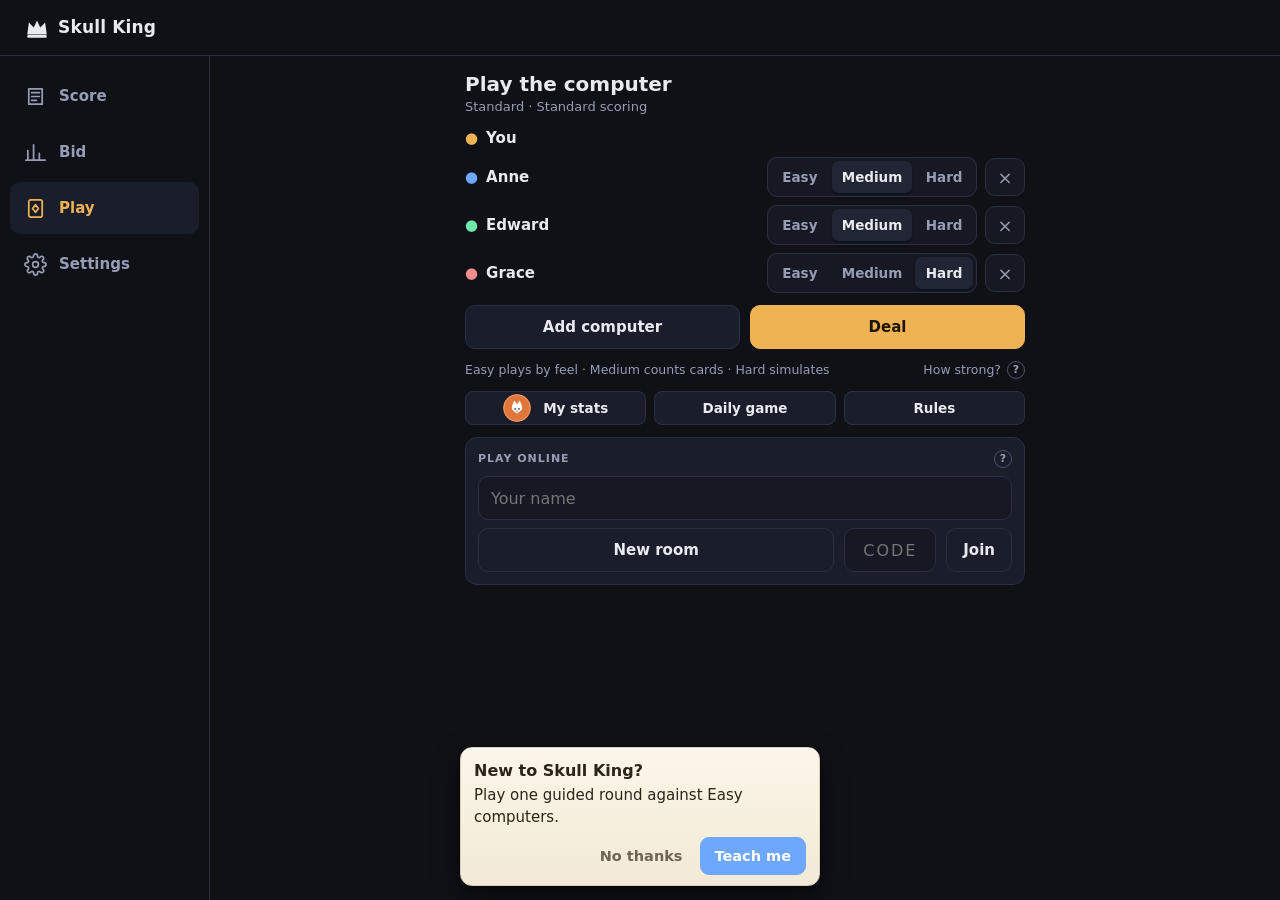
==== commit c99d5ab0: "Bigger key moments: a capture spotlights the winning card, a big round of yours lights your chip The" ====
--- a/index.html
+++ b/index.html
@@ -13,10 +13,10 @@
 <meta name="description" content="Skull King scorekeeper, bid advisor and a full game against computer pirates.">
 <link rel="icon" href="icon.svg" type="image/svg+xml">
 <link rel="apple-touch-icon" href="apple-touch-icon.png">
-<link rel="stylesheet" href="css/table.css?v=11">
-<link rel="stylesheet" href="css/app.css?v=11">
-<link rel="stylesheet" href="css/coach.css?v=11">
-<link rel="stylesheet" href="css/profile.css?v=11">
+<link rel="stylesheet" href="css/table.css?v=12">
+<link rel="stylesheet" href="css/app.css?v=12">
+<link rel="stylesheet" href="css/coach.css?v=12">
+<link rel="stylesheet" href="css/profile.css?v=12">
 </head>
 <body>
 <div class="app" id="app">
@@ -44,18 +44,18 @@
 <div class="pop" id="pop" hidden></div>
 <div class="toast" id="toast" hidden></div>
 
-<script src="js/engine.js?v=11"></script>
-<script src="js/ai.js?v=11"></script>
-<script src="js/art.js?v=11"></script>
-<script src="js/skgame.js?v=11"></script>
-<script src="js/fx.js?v=11"></script>
-<script src="js/sfx.js?v=11"></script>
-<script src="js/table.js?v=11"></script>
-<script src="js/coach.js?v=11"></script>
-<script src="js/skcoach.js?v=11"></script>
-<script src="js/profile.js?v=11"></script>
-<script src="js/skprofile.js?v=11"></script>
-<script src="js/pwa.js?v=11" data-version="11"></script>
-<script src="js/app.js?v=11"></script>
+<script src="js/engine.js?v=12"></script>
+<script src="js/ai.js?v=12"></script>
+<script src="js/art.js?v=12"></script>
+<script src="js/skgame.js?v=12"></script>
+<script src="js/fx.js?v=12"></script>
+<script src="js/sfx.js?v=12"></script>
+<script src="js/table.js?v=12"></script>
+<script src="js/coach.js?v=12"></script>
+<script src="js/skcoach.js?v=12"></script>
+<script src="js/profile.js?v=12"></script>
+<script src="js/skprofile.js?v=12"></script>
+<script src="js/pwa.js?v=12" data-version="12"></script>
+<script src="js/app.js?v=12"></script>
 </body>
 </html>
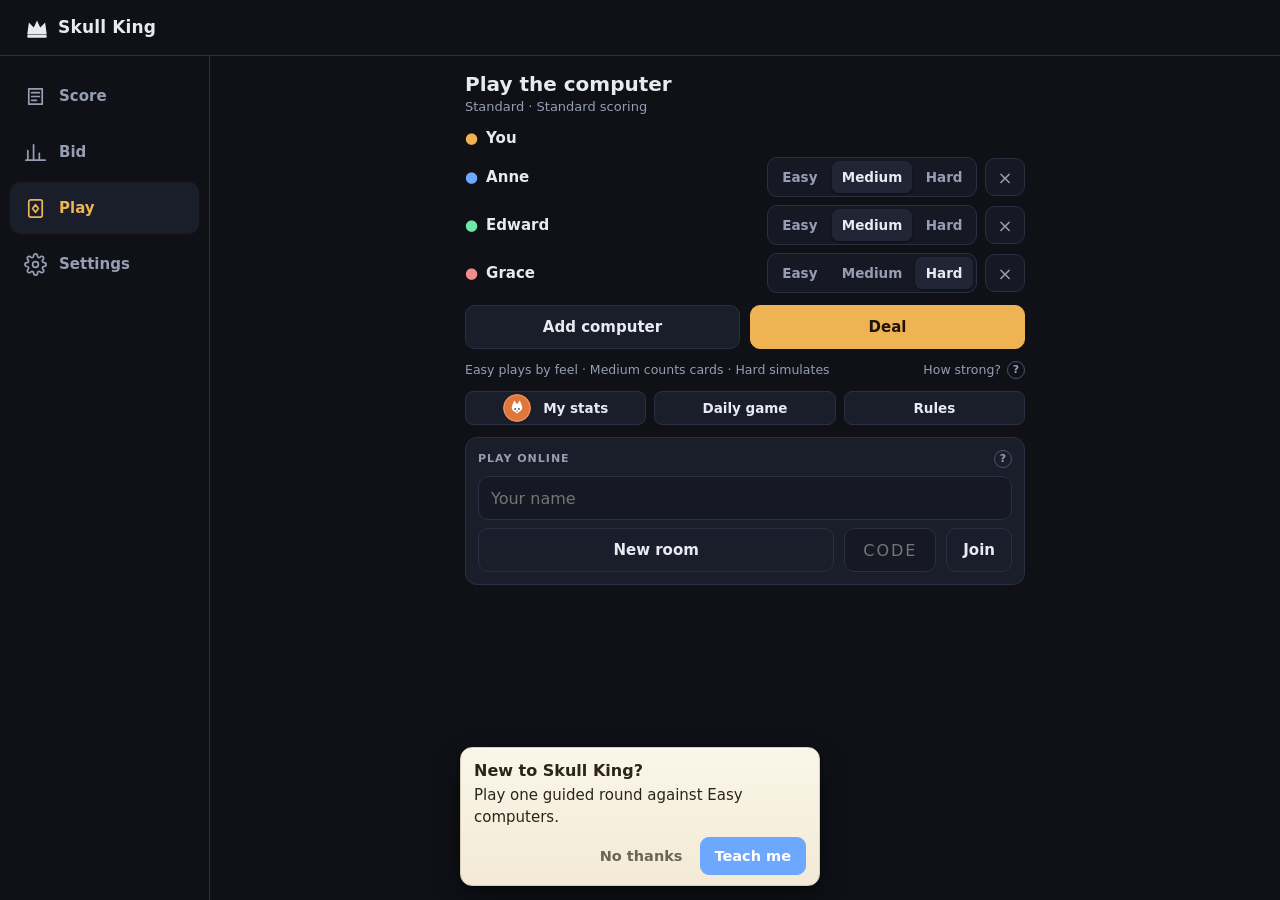
==== commit aeb863fe: "Reviewer fixes: Undo takes back the Study penalty, tutorial replay can't drop a game, Daily keeps it" ====
--- a/index.html
+++ b/index.html
@@ -13,10 +13,10 @@
 <meta name="description" content="Skull King scorekeeper, bid advisor and a full game against computer pirates.">
 <link rel="icon" href="icon.svg" type="image/svg+xml">
 <link rel="apple-touch-icon" href="apple-touch-icon.png">
-<link rel="stylesheet" href="css/table.css?v=12">
-<link rel="stylesheet" href="css/app.css?v=12">
-<link rel="stylesheet" href="css/coach.css?v=12">
-<link rel="stylesheet" href="css/profile.css?v=12">
+<link rel="stylesheet" href="css/table.css?v=13">
+<link rel="stylesheet" href="css/app.css?v=13">
+<link rel="stylesheet" href="css/coach.css?v=13">
+<link rel="stylesheet" href="css/profile.css?v=13">
 </head>
 <body>
 <div class="app" id="app">
@@ -44,18 +44,18 @@
 <div class="pop" id="pop" hidden></div>
 <div class="toast" id="toast" hidden></div>
 
-<script src="js/engine.js?v=12"></script>
-<script src="js/ai.js?v=12"></script>
-<script src="js/art.js?v=12"></script>
-<script src="js/skgame.js?v=12"></script>
-<script src="js/fx.js?v=12"></script>
-<script src="js/sfx.js?v=12"></script>
-<script src="js/table.js?v=12"></script>
-<script src="js/coach.js?v=12"></script>
-<script src="js/skcoach.js?v=12"></script>
-<script src="js/profile.js?v=12"></script>
-<script src="js/skprofile.js?v=12"></script>
-<script src="js/pwa.js?v=12" data-version="12"></script>
-<script src="js/app.js?v=12"></script>
+<script src="js/engine.js?v=13"></script>
+<script src="js/ai.js?v=13"></script>
+<script src="js/art.js?v=13"></script>
+<script src="js/skgame.js?v=13"></script>
+<script src="js/fx.js?v=13"></script>
+<script src="js/sfx.js?v=13"></script>
+<script src="js/table.js?v=13"></script>
+<script src="js/coach.js?v=13"></script>
+<script src="js/skcoach.js?v=13"></script>
+<script src="js/profile.js?v=13"></script>
+<script src="js/skprofile.js?v=13"></script>
+<script src="js/pwa.js?v=13" data-version="13"></script>
+<script src="js/app.js?v=13"></script>
 </body>
 </html>
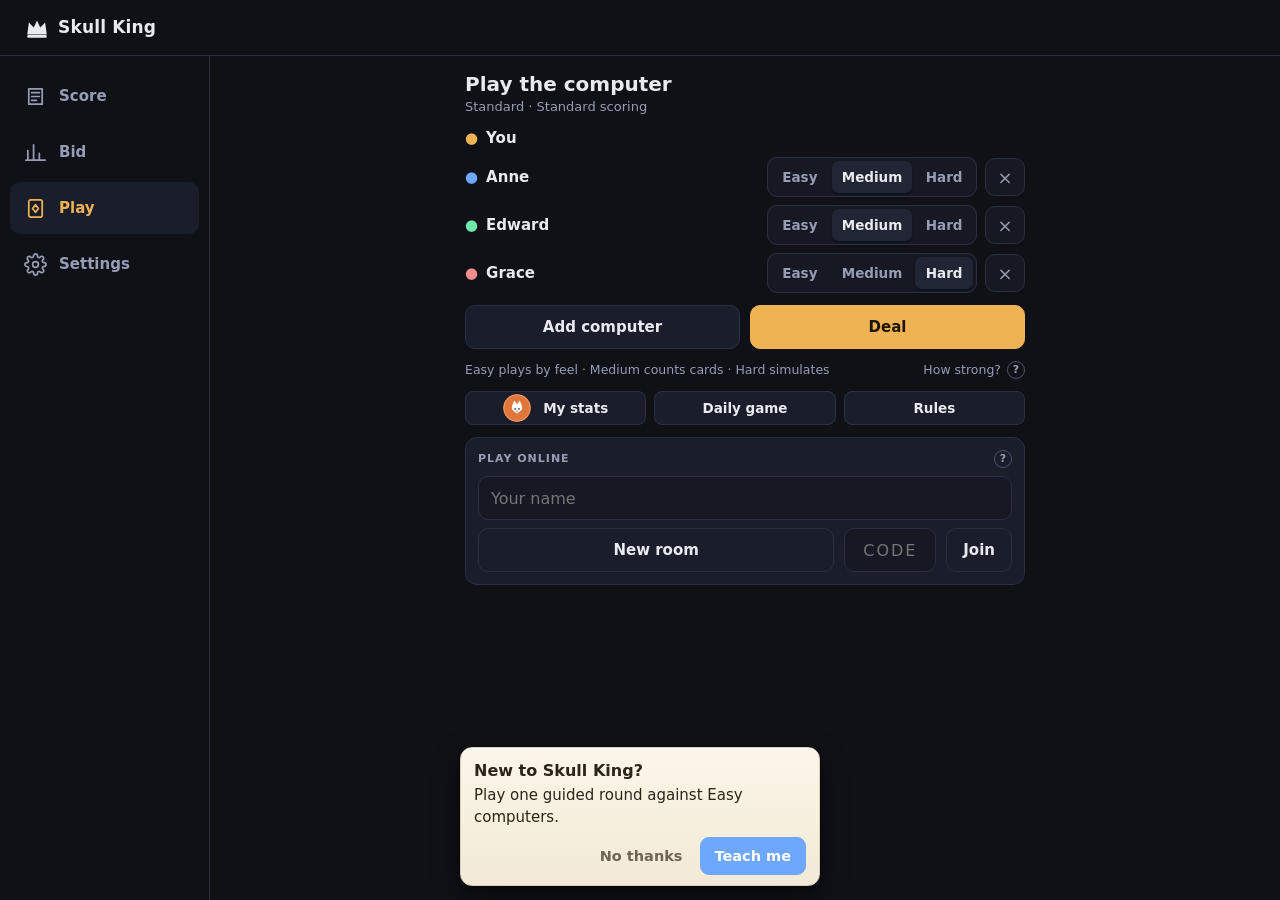
==== commit 6983e52e: "Load online.js with the kit's content stamp (?v=a3d0418b) and bump the build so phones drop the old " ====
--- a/index.html
+++ b/index.html
@@ -55,7 +55,7 @@
 <script src="js/skcoach.js?v=13"></script>
 <script src="js/profile.js?v=13"></script>
 <script src="js/skprofile.js?v=13"></script>
-<script src="js/pwa.js?v=13" data-version="13"></script>
-<script src="js/app.js?v=13"></script>
+<script src="js/pwa.js?v=13" data-version="14"></script>
+<script src="js/app.js?v=14"></script>
 </body>
 </html>
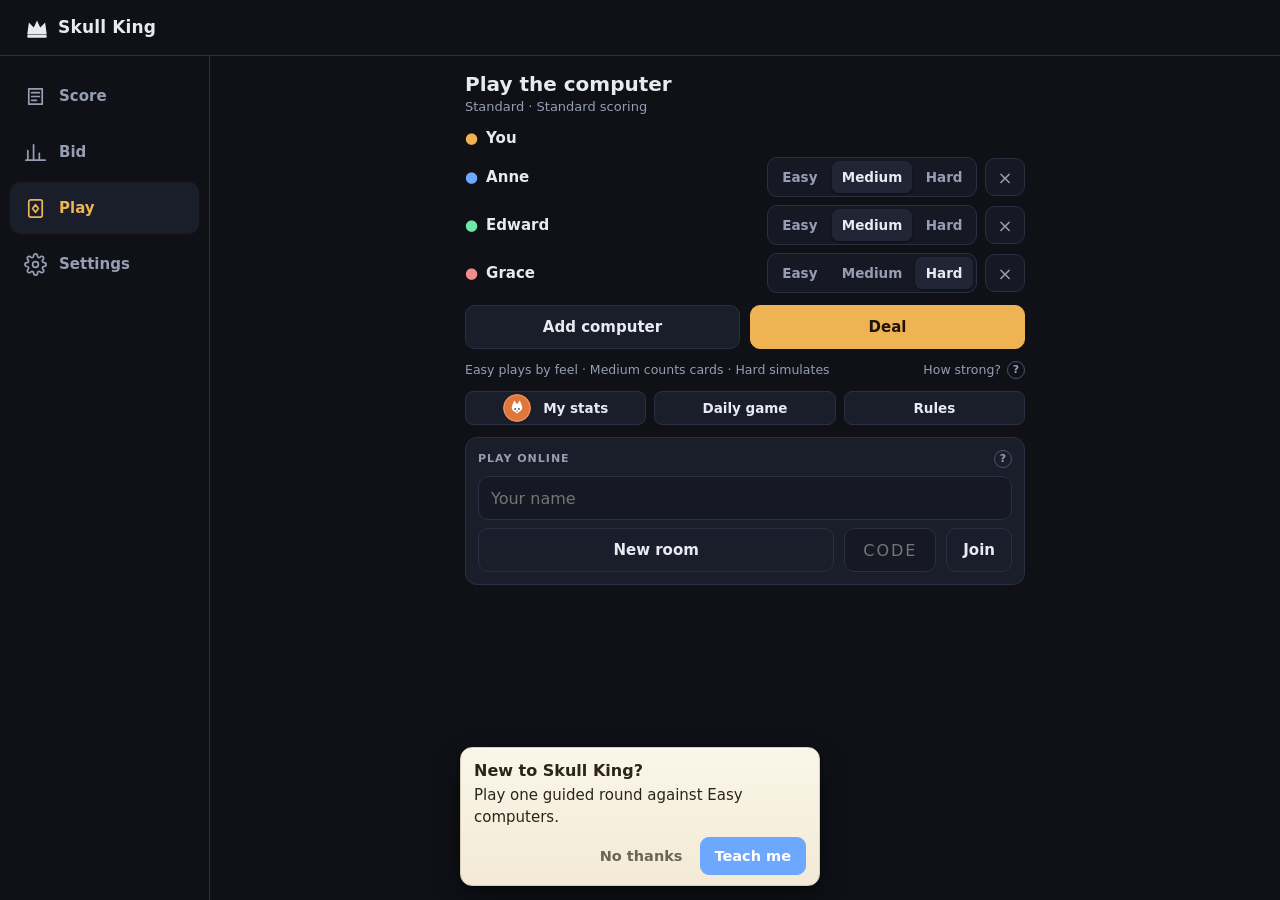
==== commit 9079bda2: "Kits: game-coach 1.1.0 + game-pwa 1.3.0 re-copied (rules tabs wrap, readable coach note beside tall " ====
--- a/index.html
+++ b/index.html
@@ -15,7 +15,7 @@
 <link rel="apple-touch-icon" href="apple-touch-icon.png">
 <link rel="stylesheet" href="css/table.css?v=13">
 <link rel="stylesheet" href="css/app.css?v=13">
-<link rel="stylesheet" href="css/coach.css?v=13">
+<link rel="stylesheet" href="css/coach.css?v=14">
 <link rel="stylesheet" href="css/profile.css?v=13">
 </head>
 <body>
@@ -51,11 +51,11 @@
 <script src="js/fx.js?v=13"></script>
 <script src="js/sfx.js?v=13"></script>
 <script src="js/table.js?v=13"></script>
-<script src="js/coach.js?v=13"></script>
-<script src="js/skcoach.js?v=13"></script>
+<script src="js/coach.js?v=14"></script>
+<script src="js/skcoach.js?v=14"></script>
 <script src="js/profile.js?v=13"></script>
 <script src="js/skprofile.js?v=13"></script>
-<script src="js/pwa.js?v=13" data-version="14"></script>
+<script src="js/pwa.js?v=14" data-version="15"></script>
 <script src="js/app.js?v=14"></script>
 </body>
 </html>
--- a/css/coach.css
+++ b/css/coach.css
@@ -1,4 +1,4 @@
-/* coach.css: guided first game + rules sheet (game-coach 1.0.0). Copy unchanged into css/coach.css.
+/* coach.css: guided first game + rules sheet (game-coach 1.1.0). Copy unchanged into css/coach.css.
    Looks like paper on the table: a cream note card for the coach, a printed rulebook sheet for the rules.
    Theme with the variables below (set them on :root in the game's own css). Original look only. */
 :root {
@@ -34,6 +34,11 @@
   box-shadow: 0 1px 0 rgba(255,255,255,.7) inset, 0 10px 28px rgba(0,0,0,.45), 0 2px 6px rgba(0,0,0,.3);
   font-size: 15px; line-height: 1.42; -webkit-text-size-adjust: 100%;
 }
+/* a note squeezed by a big target keeps its title and buttons; only the text scrolls */
+.coach-bubble { display: flex; flex-direction: column; }
+.coach-bubble > .coach-title, .coach-bubble > .coach-row { flex-shrink: 0; }
+.coach-bubble > .coach-text { flex: 0 1 auto; min-height: 0; overflow-y: auto; overscroll-behavior: contain; }
+.coach-bubble > .coach-text > :last-child { margin-bottom: 0; }
 .coach-title { display: block; font-size: 16px; margin: 0 0 3px; }
 .coach-text { margin: 0 0 9px; }
 .coach-text p { margin: 0 0 6px; }
@@ -71,7 +76,8 @@
 .coach-rules-head b { flex: 1; font-size: 18px; letter-spacing: .01em; }
 .coach-x { width: 40px; height: 40px; border-radius: 50%; border: 1px solid var(--coach-line); background: #fff; color: var(--coach-ink);
   font-size: 22px; line-height: 1; cursor: pointer; touch-action: manipulation; }
-.coach-rules-nav { display: flex; gap: 6px; padding: 4px 12px 8px; overflow-x: auto; scrollbar-width: none; border-bottom: 1px solid var(--coach-line); flex-shrink: 0; }
+/* the tabs wrap onto a second row on a phone: every section shows, nothing scrolls sideways */
+.coach-rules-nav { display: flex; flex-wrap: wrap; gap: 6px; row-gap: 6px; padding: 4px 12px 8px; overflow-x: visible; scrollbar-width: none; border-bottom: 1px solid var(--coach-line); flex-shrink: 0; }
 .coach-rules-nav::-webkit-scrollbar { display: none; }
 .coach-rules-nav button { flex: 0 0 auto; min-height: 34px; padding: 0 12px; border-radius: 17px; border: 1px solid var(--coach-line); background: rgba(255,255,255,.65);
   color: var(--coach-ink); font: inherit; font-size: 13.5px; font-weight: 600; cursor: pointer; touch-action: manipulation; }
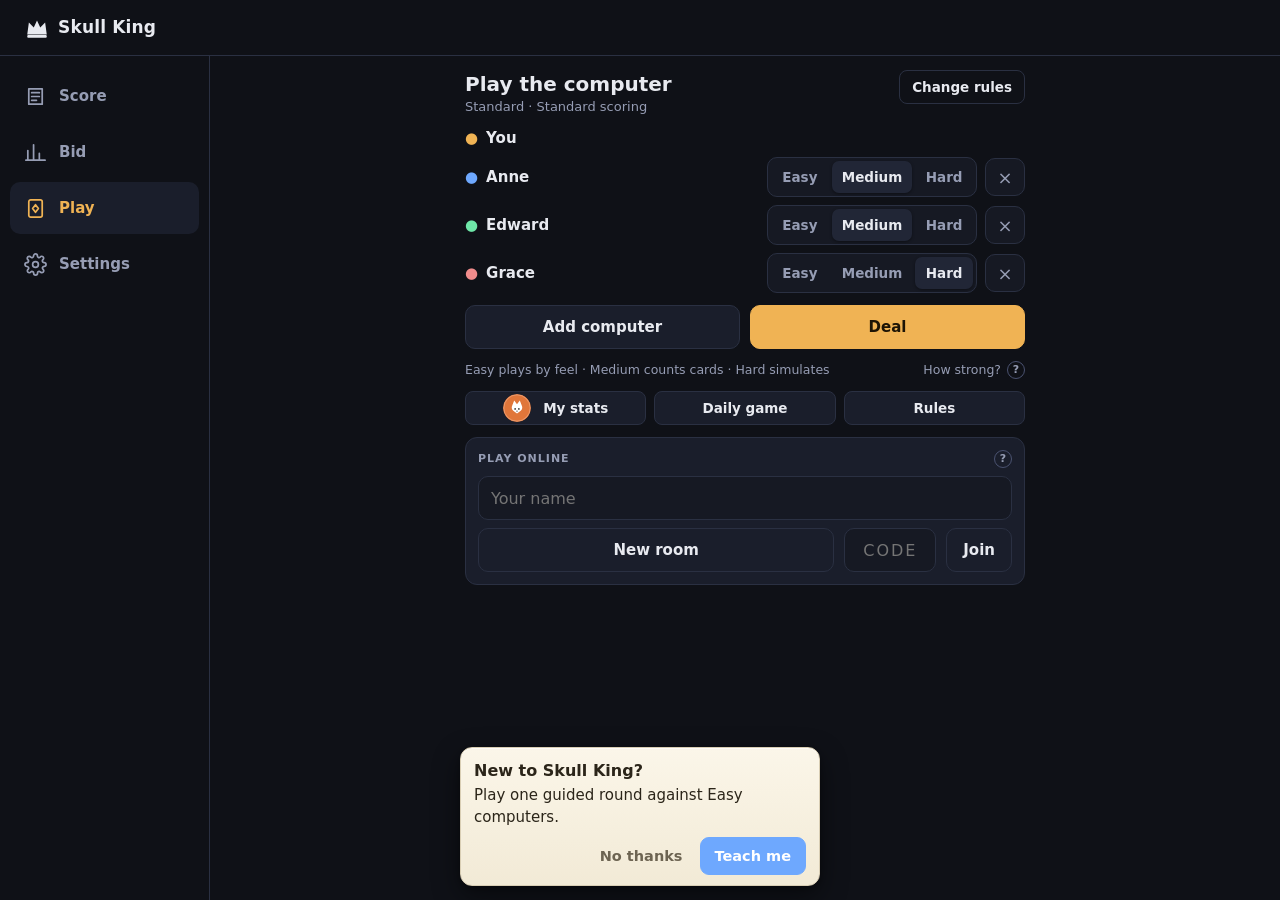
==== commit 764e55e3: "Wave 3: Videos in the rules, Slow speed, tap-twice play, remembered table, Cannonball for Medium/Eas" ====
--- a/index.html
+++ b/index.html
@@ -14,7 +14,7 @@
 <link rel="icon" href="icon.svg" type="image/svg+xml">
 <link rel="apple-touch-icon" href="apple-touch-icon.png">
 <link rel="stylesheet" href="css/table.css?v=13">
-<link rel="stylesheet" href="css/app.css?v=13">
+<link rel="stylesheet" href="css/app.css?v=15">
 <link rel="stylesheet" href="css/coach.css?v=14">
 <link rel="stylesheet" href="css/profile.css?v=13">
 </head>
@@ -52,10 +52,10 @@
 <script src="js/sfx.js?v=13"></script>
 <script src="js/table.js?v=13"></script>
 <script src="js/coach.js?v=14"></script>
-<script src="js/skcoach.js?v=14"></script>
+<script src="js/skcoach.js?v=15"></script>
 <script src="js/profile.js?v=13"></script>
 <script src="js/skprofile.js?v=13"></script>
-<script src="js/pwa.js?v=14" data-version="15"></script>
-<script src="js/app.js?v=14"></script>
+<script src="js/pwa.js?v=14" data-version="16"></script>
+<script src="js/app.js?v=15"></script>
 </body>
 </html>
--- a/css/app.css
+++ b/css/app.css
@@ -344,6 +344,7 @@
 .hand .cardf.sel { box-shadow: 0 0 0 2px #f0c35a, 0 12px 22px rgba(0,0,0,.5); }
 @media (hover: hover) { .hand .cardf.can:hover:not(.is-up) { --up: 9px; } }
 .hand .cardf .badge { position: absolute; left: 1px; top: -17px; bottom: auto; transform: none; font-size: 10.5px; font-weight: 800; padding: 0 4px; border-radius: 6px; background: rgba(12,8,4,.88); border: 1px solid rgba(255,220,160,.25); white-space: nowrap; font-variant-numeric: tabular-nums; }
+.hand .cardf .badge.drawn { color: var(--gold); border-color: var(--gold); }
 .study { font-size: 13px; color: #e2cfa6; text-align: center; min-height: 18px; }
 .study b { color: #fff6e2; }
 .pl-side { display: none; }
